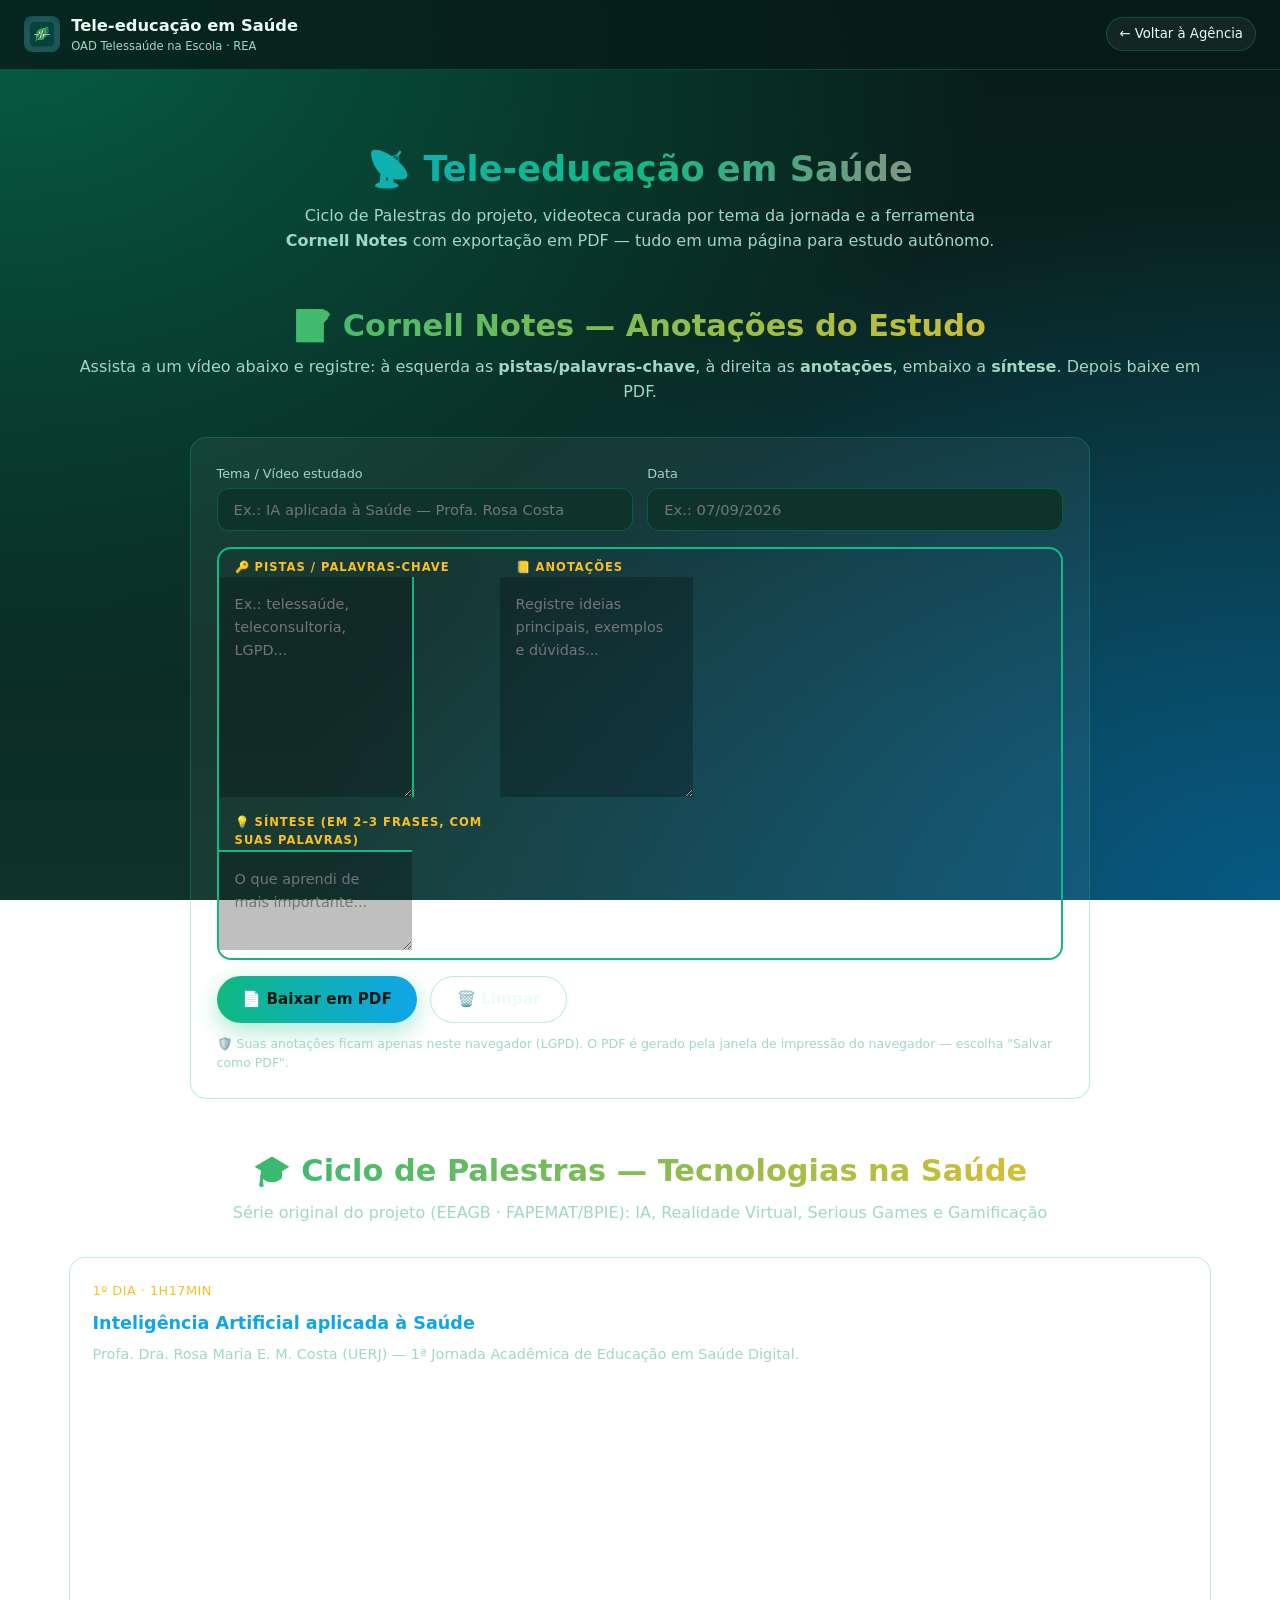
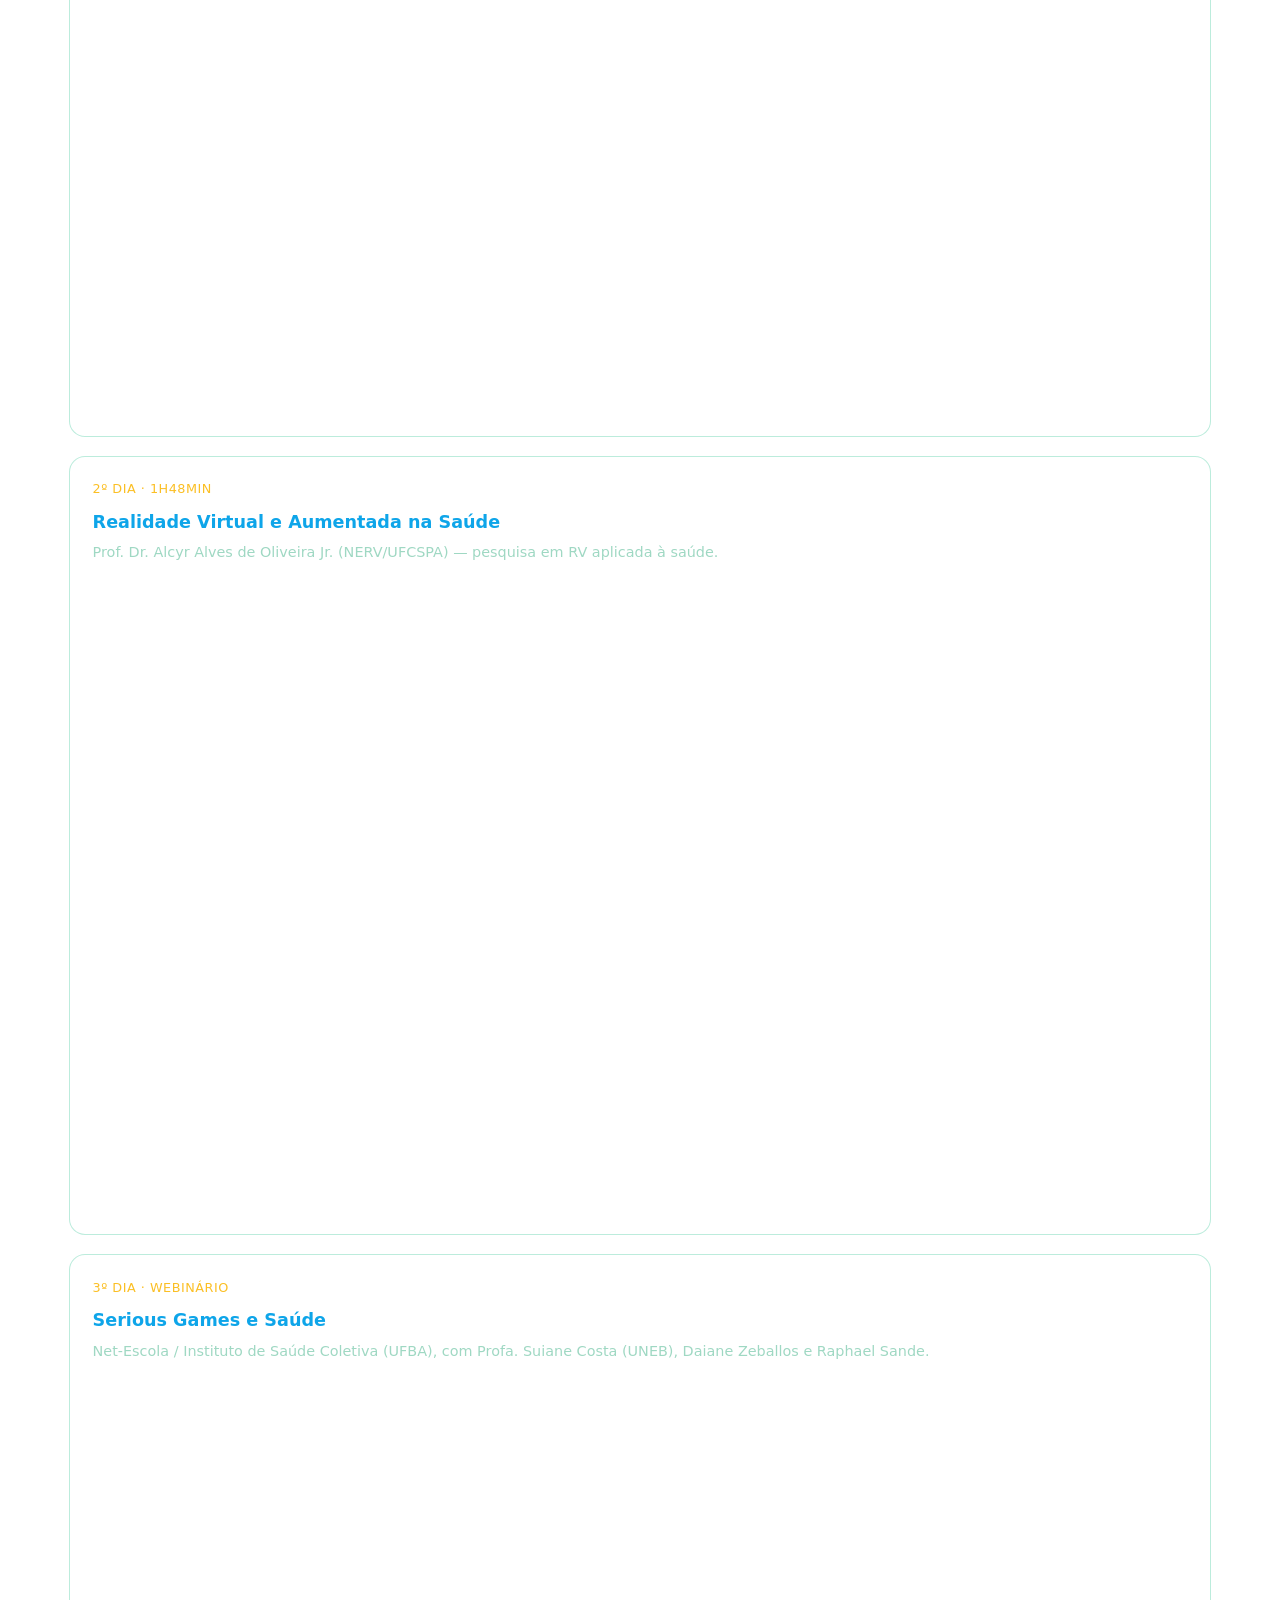
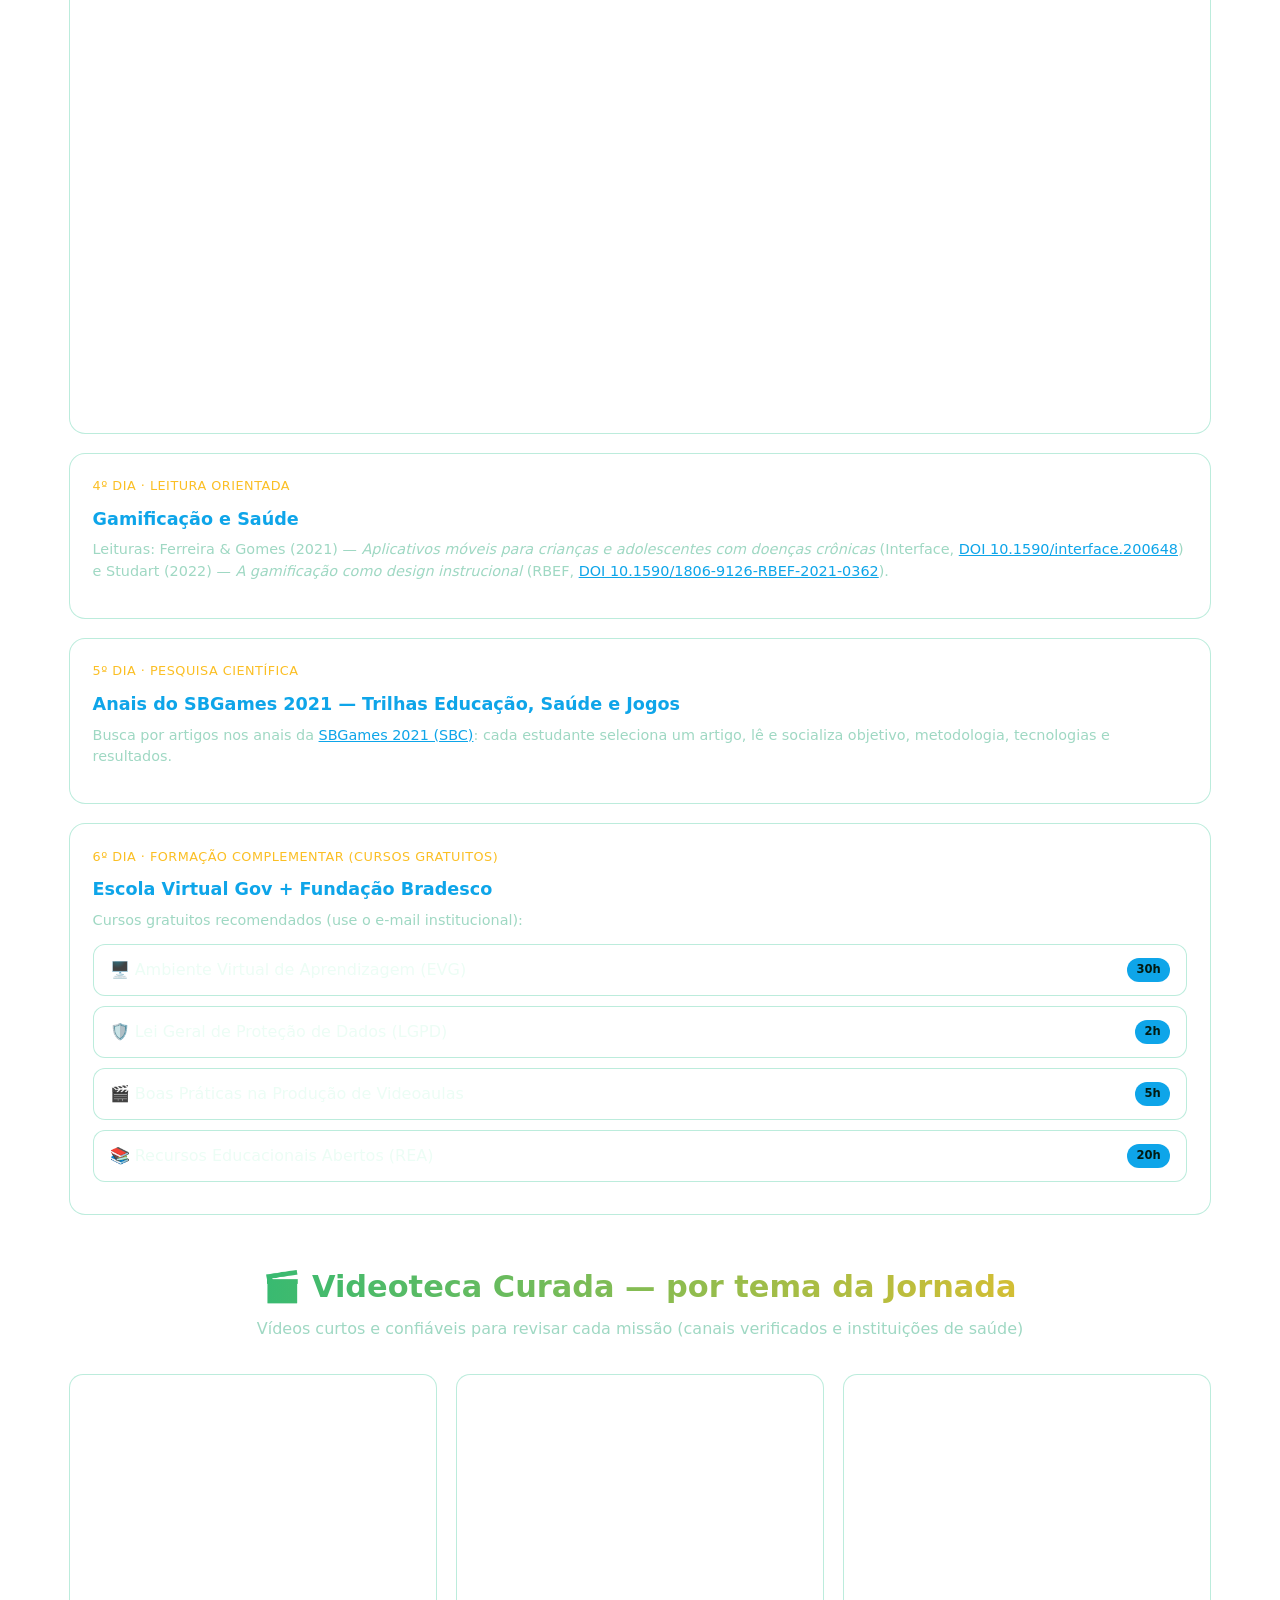
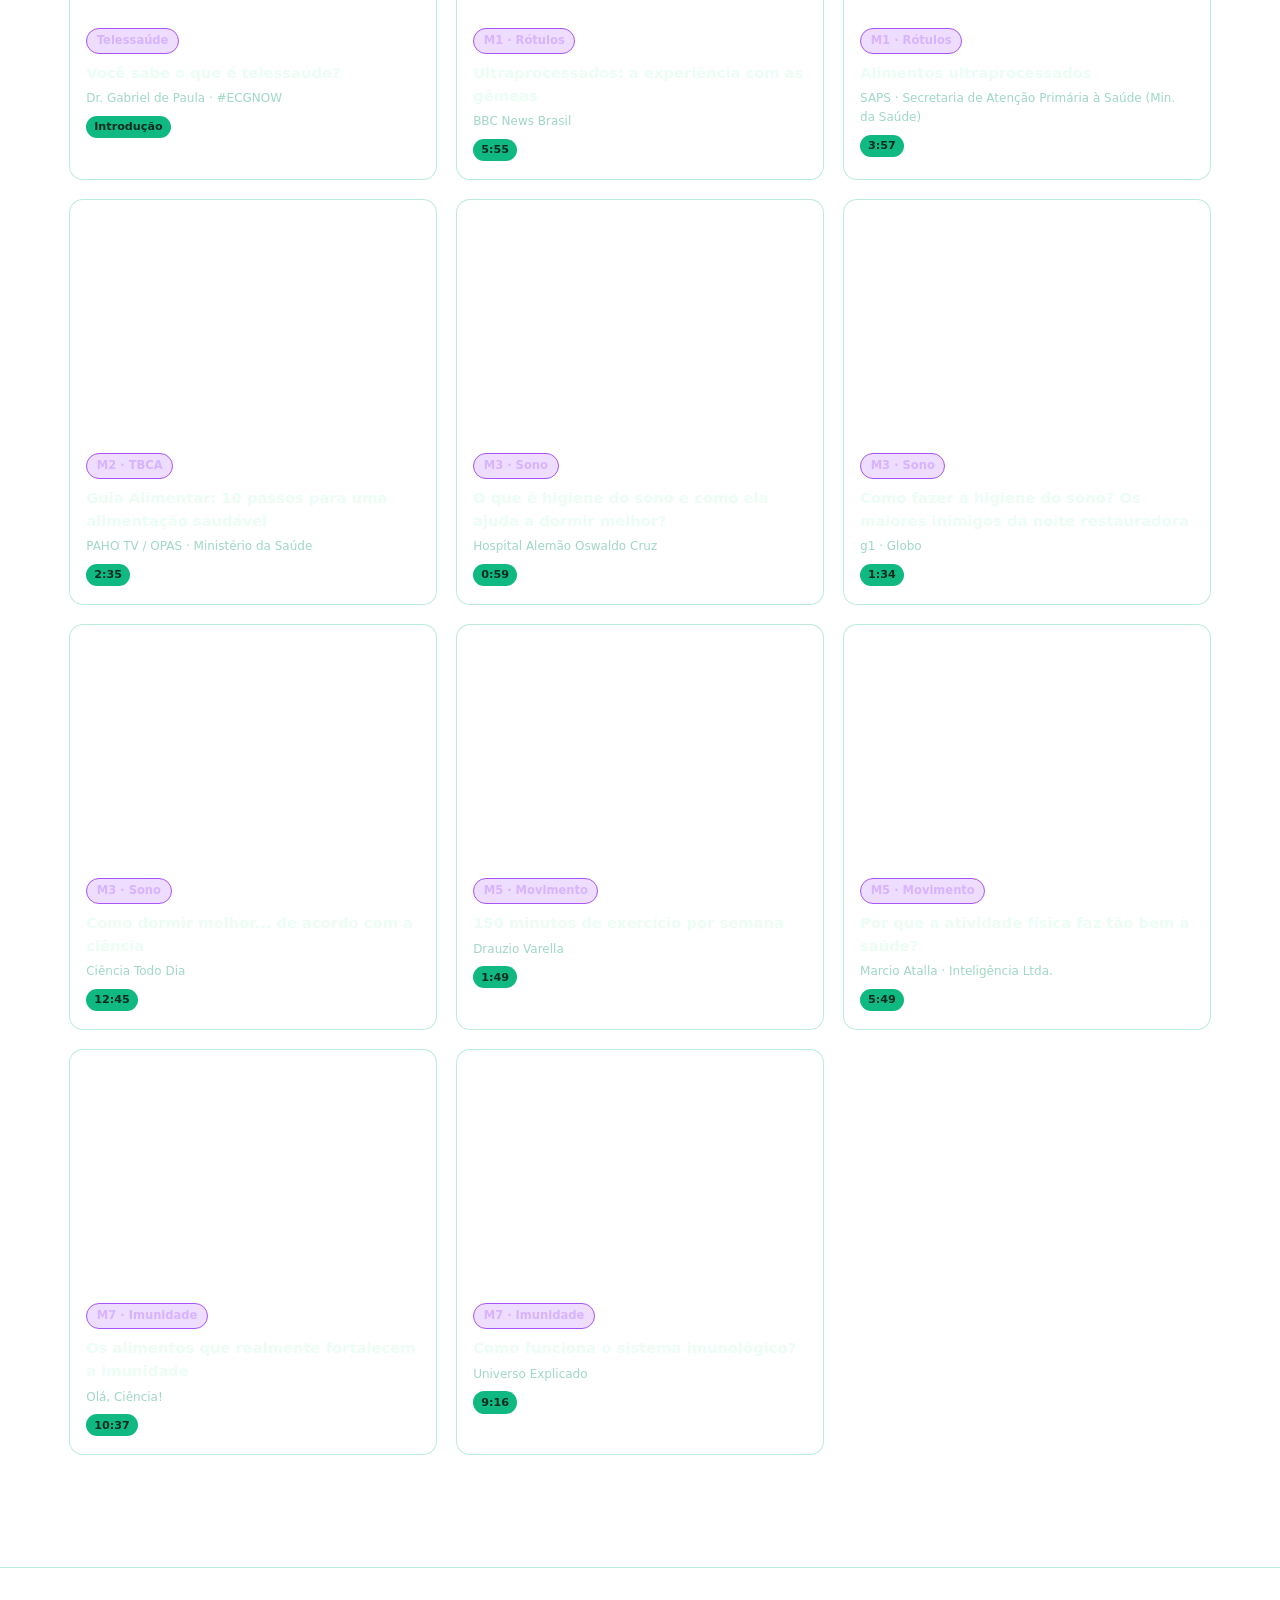
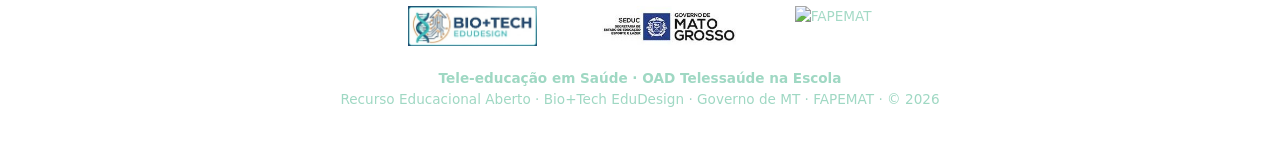
==== teleeducacao.html @ b4382d60 "Sprint 5: camada de tele-educação e outros ajustes." ====
<!DOCTYPE html>
<html lang="pt-BR">
<head>
<meta charset="UTF-8">
<meta name="viewport" content="width=device-width, initial-scale=1">
<title>Tele-educação em Saúde · OAD Telessaúde na Escola</title>
<meta name="description" content="Página de tele-educação do OAD Telessaúde na Escola: ciclo de palestras, videoteca curada e Cornell Notes com exportação em PDF.">
<link rel="icon" type="image/png" href="assets/favicon.png">
<link rel="stylesheet" href="css/style.css">
<style>
  .tele-hero{text-align:center;padding:2.5rem 1rem 1.5rem}
  .tele-hero h1{font-size:2.2rem;background:linear-gradient(90deg,var(--tele),var(--primary),var(--coral));-webkit-background-clip:text;background-clip:text;color:transparent;margin-bottom:.5rem}
  .day-card{background:var(--card);border:1px solid var(--border);border-radius:var(--radius);padding:1.4rem;margin-bottom:1.2rem}
  .day-card h3{color:var(--tele);margin-bottom:.4rem;font-size:1.1rem}
  .day-card .meta{font-size:.8rem;color:var(--gold);margin-bottom:.6rem;text-transform:uppercase;letter-spacing:.5px}
  .day-card p{color:var(--text-muted);font-size:.9rem;margin-bottom:.8rem;line-height:1.5}
  .video-wrap{position:relative;padding-bottom:56.25%;height:0;overflow:hidden;border-radius:12px}
  .video-wrap iframe{position:absolute;top:0;left:0;width:100%;height:100%;border:0}
  .vid-grid{display:grid;grid-template-columns:repeat(auto-fit,minmax(300px,1fr));gap:1.2rem}
  .vid-card{background:var(--card);border:1px solid var(--border);border-radius:14px;overflow:hidden}
  .vid-card .vid-body{padding:.9rem 1rem 1.1rem}
  .vid-card h4{font-size:.92rem;margin-bottom:.3rem;color:var(--text)}
  .vid-card .src{font-size:.75rem;color:var(--text-muted)}
  .vid-card .dur{display:inline-block;background:var(--primary);color:#022c1e;font-size:.7rem;font-weight:800;padding:.15rem .5rem;border-radius:99px;margin-top:.5rem}
  .theme-tag{display:inline-block;background:rgba(168,85,247,.2);border:1px solid var(--purple);color:#d8b4fe;font-size:.72rem;font-weight:700;padding:.2rem .6rem;border-radius:99px;margin-bottom:.5rem}

  /* Cornell Notes */
  .cornell{display:grid;grid-template-columns:1fr 2fr;gap:0;border:2px solid var(--primary);border-radius:14px;overflow:hidden;margin:1rem 0}
  .cornell textarea{background:rgba(0,0,0,.25);border:0;color:var(--text);font-family:inherit;font-size:.9rem;padding:1rem;resize:vertical;min-height:220px;line-height:1.6}
  .cornell textarea:focus{outline:none;background:rgba(0,0,0,.35)}
  .cornell .cue{border-right:2px solid var(--primary)}
  .cornell .synth{grid-column:1/-1;border-top:2px solid var(--primary);min-height:100px}
  .cornell .lbl{display:block;font-size:.72rem;text-transform:uppercase;letter-spacing:1px;color:var(--gold);padding:.6rem 1rem 0;font-weight:800}
  @media(max-width:640px){.cornell{grid-template-columns:1fr}.cornell .cue{border-right:0;border-bottom:2px solid var(--primary)}}
  .course-link{display:flex;align-items:center;gap:.6rem;background:var(--card);border:1px solid var(--border);border-radius:12px;padding:.8rem 1rem;margin-bottom:.6rem;text-decoration:none;color:var(--text);transition:all .2s}
  .course-link:hover{border-color:var(--tele);background:var(--card-hover)}
  .course-link .ch{margin-left:auto;background:var(--tele);color:#031b12;font-size:.72rem;font-weight:800;padding:.2rem .6rem;border-radius:99px;white-space:nowrap}

  @media print{
    body{background:#fff!important;color:#000!important}
    .top-bar,.site-footer,.no-print,.toast-container{display:none!important}
    .screen{display:block!important;padding:0}
    .cornell{border-color:#000}
    .cornell textarea{color:#000;background:#fff;border:1px solid #999}
  }
</style>
</head>
<body>

<header class="top-bar no-print">
  <div class="brand">
    <img src="assets/favicon.png" alt="logo">
    <div>Tele-educação em Saúde<br><small>OAD Telessaúde na Escola · REA</small></div>
  </div>
  <div class="hud">
    <a class="chip" href="index.html" style="text-decoration:none;color:var(--text)">← Voltar à Agência</a>
  </div>
</header>

<main class="screen active">

  <div class="tele-hero no-print">
    <h1>📡 Tele-educação em Saúde</h1>
    <p style="color:var(--text-muted);max-width:720px;margin:0 auto">Ciclo de Palestras do projeto, videoteca curada por tema da jornada e a ferramenta <strong>Cornell Notes</strong> com exportação em PDF — tudo em uma página para estudo autônomo.</p>
  </div>

  <!-- CORNELL NOTES -->
  <div class="section-title" style="margin-top:1.5rem">
    <h2>📝 Cornell Notes — Anotações do Estudo</h2>
    <p>Assista a um vídeo abaixo e registre: à esquerda as <strong>pistas/palavras-chave</strong>, à direita as <strong>anotações</strong>, embaixo a <strong>síntese</strong>. Depois baixe em PDF.</p>
  </div>
  <div class="id-panel" style="max-width:900px">
    <div class="id-grid" style="margin-bottom:.8rem">
      <div><label>Tema / Vídeo estudado</label><input type="text" id="cnTitle" placeholder="Ex.: IA aplicada à Saúde — Profa. Rosa Costa"></div>
      <div><label>Data</label><input type="text" id="cnDate" placeholder="Ex.: 07/09/2026"></div>
    </div>
    <div class="cornell">
      <div><span class="lbl">🔑 Pistas / Palavras-chave</span><textarea class="cue" id="cnCue" placeholder="Ex.: telessaúde, teleconsultoria, LGPD..."></textarea></div>
      <div><span class="lbl">📒 Anotações</span><textarea id="cnNotes" placeholder="Registre ideias principais, exemplos e dúvidas..."></textarea></div>
      <div><span class="lbl">💡 Síntese (em 2–3 frases, com suas palavras)</span><textarea class="synth" id="cnSynth" placeholder="O que aprendi de mais importante..."></textarea></div>
    </div>
    <div style="display:flex;gap:.8rem;flex-wrap:wrap;margin-top:1rem" class="no-print">
      <button class="btn btn-primary" onclick="downloadCornellPDF()">📄 Baixar em PDF</button>
      <button class="btn btn-ghost" onclick="clearCornell()">🗑️ Limpar</button>
    </div>
    <p style="font-size:.78rem;color:var(--text-muted);margin-top:.7rem" class="no-print">🛡️ Suas anotações ficam apenas neste navegador (LGPD). O PDF é gerado pela janela de impressão do navegador — escolha "Salvar como PDF".</p>
  </div>

  <!-- CICLO DE PALESTRAS -->
  <div class="section-title" style="margin-top:3rem">
    <h2>🎓 Ciclo de Palestras — Tecnologias na Saúde</h2>
    <p>Série original do projeto (EEAGB · FAPEMAT/BPIE): IA, Realidade Virtual, Serious Games e Gamificação</p>
  </div>

  <div class="day-card">
    <div class="meta">1º Dia · 1h17min</div>
    <h3>Inteligência Artificial aplicada à Saúde</h3>
    <p>Profa. Dra. Rosa Maria E. M. Costa (UERJ) — 1ª Jornada Acadêmica de Educação em Saúde Digital.</p>
    <div class="video-wrap"><iframe src="https://www.youtube.com/embed/jUrWMthRF30" title="IA e Saúde" allowfullscreen></iframe></div>
  </div>

  <div class="day-card">
    <div class="meta">2º Dia · 1h48min</div>
    <h3>Realidade Virtual e Aumentada na Saúde</h3>
    <p>Prof. Dr. Alcyr Alves de Oliveira Jr. (NERV/UFCSPA) — pesquisa em RV aplicada à saúde.</p>
    <div class="video-wrap"><iframe src="https://www.youtube.com/embed/CbfSLWHJyI0" title="RV/RA e Saúde" allowfullscreen></iframe></div>
  </div>

  <div class="day-card">
    <div class="meta">3º Dia · Webinário</div>
    <h3>Serious Games e Saúde</h3>
    <p>Net-Escola / Instituto de Saúde Coletiva (UFBA), com Profa. Suiane Costa (UNEB), Daiane Zeballos e Raphael Sande.</p>
    <div class="video-wrap"><iframe src="https://www.youtube.com/embed/kZ-YSPAUHXM" title="Serious Games e Saúde" allowfullscreen></iframe></div>
  </div>

  <div class="day-card">
    <div class="meta">4º Dia · Leitura orientada</div>
    <h3>Gamificação e Saúde</h3>
    <p>Leituras: Ferreira &amp; Gomes (2021) — <em>Aplicativos móveis para crianças e adolescentes com doenças crônicas</em> (Interface, <a href="https://doi.org/10.1590/interface.200648" style="color:var(--tele)">DOI 10.1590/interface.200648</a>) e Studart (2022) — <em>A gamificação como design instrucional</em> (RBEF, <a href="https://doi.org/10.1590/1806-9126-RBEF-2021-0362" style="color:var(--tele)">DOI 10.1590/1806-9126-RBEF-2021-0362</a>).</p>
  </div>

  <div class="day-card">
    <div class="meta">5º Dia · Pesquisa científica</div>
    <h3>Anais do SBGames 2021 — Trilhas Educação, Saúde e Jogos</h3>
    <p>Busca por artigos nos anais da <a href="https://www.sbgames.org/sbgames2021/proceedings-sbgames-2021/" style="color:var(--tele)">SBGames 2021 (SBC)</a>: cada estudante seleciona um artigo, lê e socializa objetivo, metodologia, tecnologias e resultados.</p>
  </div>

  <div class="day-card">
    <div class="meta">6º Dia · Formação complementar (cursos gratuitos)</div>
    <h3>Escola Virtual Gov + Fundação Bradesco</h3>
    <p>Cursos gratuitos recomendados (use o e-mail institucional):</p>
    <a class="course-link" href="https://www.escolavirtual.gov.br/curso/418" target="_blank" rel="noopener">🖥️ Ambiente Virtual de Aprendizagem (EVG) <span class="ch">30h</span></a>
    <a class="course-link" href="https://www.ev.org.br/cursos/lei-geral-de-protecao-de-dados-lgpd" target="_blank" rel="noopener">🛡️ Lei Geral de Proteção de Dados (LGPD) <span class="ch">2h</span></a>
    <a class="course-link" href="https://www.ev.org.br/cursos/boas-praticas-na-producao-de-videoaulas" target="_blank" rel="noopener">🎬 Boas Práticas na Produção de Videoaulas <span class="ch">5h</span></a>
    <a class="course-link" href="https://www.ev.org.br/cursos/recursos-educacionais-abertos-rea" target="_blank" rel="noopener">📚 Recursos Educacionais Abertos (REA) <span class="ch">20h</span></a>
  </div>

  <!-- VIDEOTECA CURADA -->
  <div class="section-title" style="margin-top:3rem">
    <h2>🎬 Videoteca Curada — por tema da Jornada</h2>
    <p>Vídeos curtos e confiáveis para revisar cada missão (canais verificados e instituições de saúde)</p>
  </div>
  <div class="vid-grid">

    <div class="vid-card">
      <div class="video-wrap"><iframe src="https://www.youtube.com/embed/qKZHJNGVAfs" title="O que é telessaúde" allowfullscreen></iframe></div>
      <div class="vid-body"><span class="theme-tag">Telessaúde</span><h4>Você sabe o que é telessaúde?</h4><div class="src">Dr. Gabriel de Paula · #ECGNOW</div><span class="dur">Introdução</span></div>
    </div>

    <div class="vid-card">
      <div class="video-wrap"><iframe src="https://www.youtube.com/embed/ScLcGubVEO8" title="Ultraprocessados — estudo com gêmeas" allowfullscreen></iframe></div>
      <div class="vid-body"><span class="theme-tag">M1 · Rótulos</span><h4>Ultraprocessados: a experiência com as gêmeas</h4><div class="src">BBC News Brasil</div><span class="dur">5:55</span></div>
    </div>

    <div class="vid-card">
      <div class="video-wrap"><iframe src="https://www.youtube.com/embed/36F0fwY3VCk" title="Alimentos ultraprocessados" allowfullscreen></iframe></div>
      <div class="vid-body"><span class="theme-tag">M1 · Rótulos</span><h4>Alimentos ultraprocessados</h4><div class="src">SAPS · Secretaria de Atenção Primária à Saúde (Min. da Saúde)</div><span class="dur">3:57</span></div>
    </div>

    <div class="vid-card">
      <div class="video-wrap"><iframe src="https://www.youtube.com/embed/x5EwVBmVk8o" title="Guia Alimentar — 10 passos" allowfullscreen></iframe></div>
      <div class="vid-body"><span class="theme-tag">M2 · TBCA</span><h4>Guia Alimentar: 10 passos para uma alimentação saudável</h4><div class="src">PAHO TV / OPAS · Ministério da Saúde</div><span class="dur">2:35</span></div>
    </div>

    <div class="vid-card">
      <div class="video-wrap"><iframe src="https://www.youtube.com/embed/Bs_16H4swao" title="Higiene do sono" allowfullscreen></iframe></div>
      <div class="vid-body"><span class="theme-tag">M3 · Sono</span><h4>O que é higiene do sono e como ela ajuda a dormir melhor?</h4><div class="src">Hospital Alemão Oswaldo Cruz</div><span class="dur">0:59</span></div>
    </div>

    <div class="vid-card">
      <div class="video-wrap"><iframe src="https://www.youtube.com/embed/0Gw-mT5ymn8" title="Higiene do sono — g1" allowfullscreen></iframe></div>
      <div class="vid-body"><span class="theme-tag">M3 · Sono</span><h4>Como fazer a higiene do sono? Os maiores inimigos da noite restauradora</h4><div class="src">g1 · Globo</div><span class="dur">1:34</span></div>
    </div>

    <div class="vid-card">
      <div class="video-wrap"><iframe src="https://www.youtube.com/embed/xSYkc9J8UjU" title="Como dormir melhor" allowfullscreen></iframe></div>
      <div class="vid-body"><span class="theme-tag">M3 · Sono</span><h4>Como dormir melhor... de acordo com a ciência</h4><div class="src">Ciência Todo Dia</div><span class="dur">12:45</span></div>
    </div>

    <div class="vid-card">
      <div class="video-wrap"><iframe src="https://www.youtube.com/embed/alZZ2PQ0SL8" title="150 minutos de exercício" allowfullscreen></iframe></div>
      <div class="vid-body"><span class="theme-tag">M5 · Movimento</span><h4>150 minutos de exercício por semana</h4><div class="src">Drauzio Varella</div><span class="dur">1:49</span></div>
    </div>

    <div class="vid-card">
      <div class="video-wrap"><iframe src="https://www.youtube.com/embed/98aKpjFwd4s" title="Atividade física — Marcio Atalla" allowfullscreen></iframe></div>
      <div class="vid-body"><span class="theme-tag">M5 · Movimento</span><h4>Por que a atividade física faz tão bem à saúde?</h4><div class="src">Marcio Atalla · Inteligência Ltda.</div><span class="dur">5:49</span></div>
    </div>

    <div class="vid-card">
      <div class="video-wrap"><iframe src="https://www.youtube.com/embed/h36Z4chBXT4" title="Alimentos e imunidade" allowfullscreen></iframe></div>
      <div class="vid-body"><span class="theme-tag">M7 · Imunidade</span><h4>Os alimentos que realmente fortalecem a imunidade</h4><div class="src">Olá, Ciência!</div><span class="dur">10:37</span></div>
    </div>

    <div class="vid-card">
      <div class="video-wrap"><iframe src="https://www.youtube.com/embed/pA-99WNabfw" title="Sistema imunológico" allowfullscreen></iframe></div>
      <div class="vid-body"><span class="theme-tag">M7 · Imunidade</span><h4>Como funciona o sistema imunológico?</h4><div class="src">Universo Explicado</div><span class="dur">9:16</span></div>
    </div>

  </div>

</main>

<footer class="site-footer no-print">
  <div class="logos">
    <img src="assets/logos/biotech_edudesign.png" alt="Bio+Tech EduDesign">
    <img src="assets/logos/gov_mato_grosso.png" alt="Governo do Estado de Mato Grosso">
    <img src="assets/logos/fapemat.svg" alt="FAPEMAT">
  </div>
  <p><strong>Tele-educação em Saúde · OAD Telessaúde na Escola</strong></p>
  <p>Recurso Educacional Aberto · Bio+Tech EduDesign · Governo de MT · FAPEMAT · © 2026</p>
</footer>

<script>
// ===== Cornell Notes: persistência local (LGPD) + exportação PDF =====
const CN_KEY='oad_cornell_notes_v1';
['cnTitle','cnDate','cnCue','cnNotes','cnSynth'].forEach(id=>{
  const el=document.getElementById(id);
  try{const saved=JSON.parse(localStorage.getItem(CN_KEY)||'{}'); if(saved[id]) el.value=saved[id];}catch(e){}
  el.addEventListener('input',()=>{
    try{
      const data=JSON.parse(localStorage.getItem(CN_KEY)||'{}');
      data[id]=el.value;
      localStorage.setItem(CN_KEY,JSON.stringify(data));
    }catch(e){}
  });
});
function clearCornell(){
  if(!confirm('Apagar todas as anotações desta sessão?'))return;
  ['cnTitle','cnDate','cnCue','cnNotes','cnSynth'].forEach(id=>document.getElementById(id).value='');
  localStorage.removeItem(CN_KEY);
}
function downloadCornellPDF(){
  // Gera uma janela de impressão formatada (Salvar como PDF)
  const v=id=>document.getElementById(id).value||'—';
  const esc=s=>s.replace(/&/g,'&amp;').replace(/</g,'&lt;').replace(/>/g,'&gt;').replace(/\n/g,'<br>');
  const w=window.open('','_blank');
  w.document.write(`<!DOCTYPE html><html lang="pt-BR"><head><meta charset="UTF-8"><title>Cornell Notes — ${esc(v('cnTitle'))}</title>
  <style>
    body{font-family:Arial,sans-serif;color:#111;max-width:800px;margin:2rem auto;padding:0 1rem}
    h1{font-size:1.3rem;border-bottom:3px solid #10b981;padding-bottom:.5rem}
    .meta{color:#555;font-size:.85rem;margin-bottom:1.2rem}
    .grid{display:grid;grid-template-columns:1fr 2fr;gap:0;border:2px solid #10b981}
    .box{padding:1rem;min-height:150px;font-size:.9rem;line-height:1.6}
    .cue{border-right:2px solid #10b981;background:#f0fdf9}
    .synth{grid-column:1/-1;border-top:2px solid #10b981;background:#fffbeb;min-height:80px}
    .lbl{display:block;font-size:.7rem;text-transform:uppercase;letter-spacing:1px;color:#047857;font-weight:800;margin-bottom:.4rem}
    footer{margin-top:2rem;font-size:.75rem;color:#777;text-align:center}
  </style></head><body>
  <h1>📝 Cornell Notes — ${esc(v('cnTitle'))}</h1>
  <div class="meta">OAD Telessaúde na Escola · Tele-educação em Saúde · Data: ${esc(v('cnDate'))}</div>
  <div class="grid">
    <div class="box cue"><span class="lbl">🔑 Pistas / Palavras-chave</span>${esc(v('cnCue'))}</div>
    <div class="box"><span class="lbl">📒 Anotações</span>${esc(v('cnNotes'))}</div>
    <div class="box synth"><span class="lbl">💡 Síntese</span>${esc(v('cnSynth'))}</div>
  </div>
  <footer>Recurso Educacional Aberto · Bio+Tech EduDesign · Governo de MT · FAPEMAT — gerado localmente (LGPD)</footer>
  <script>window.onload=function(){window.print()}<\/script>
  </body></html>`);
  w.document.close();
}
</script>
</body>
</html>
---- css/style.css ----
/* =====================================================
   OAD Telessaúde na Escola — Agência Telessaúde:
   Jornada do Equilíbrio Bio-Sócio-Emocional
   Bio+Tech EduDesign © 2026 · REA aberto
   Paleta: Verde-saúde + Azul-telessaúde + Coral-vitalidade
   ===================================================== */

:root{
  --bg-0:#071c18;
  --bg-1:#0a2822;
  --bg-2:#0d332b;
  --primary:#10b981;
  --primary-dark:#059669;
  --tele:#0ea5e9;
  --tele-dark:#0369a1;
  --coral:#fb7185;
  --coral-dark:#e11d48;
  --gold:#fbbf24;
  --purple:#a855f7;
  --danger:#ef4444;
  --success:#10b981;
  --text:#ecfdf5;
  --text-muted:#9fd8c3;
  --border:rgba(16,185,129,.28);
  --card:rgba(255,255,255,.05);
  --card-hover:rgba(255,255,255,.09);
  --shadow:0 10px 40px rgba(0,0,0,.45);
  --radius:16px;
  --font:'Inter','Segoe UI',system-ui,sans-serif;
}

*{box-sizing:border-box;margin:0;padding:0}
html,body{height:100%}
body{
  font-family:var(--font);color:var(--text);min-height:100vh;
  background:
    radial-gradient(ellipse at top left,#065f46 0%,transparent 55%),
    radial-gradient(ellipse at bottom right,#075985 0%,transparent 55%),
    linear-gradient(180deg,var(--bg-0),var(--bg-1) 60%,var(--bg-2));
  background-attachment:fixed;line-height:1.55;overflow-x:hidden;
}

/* HEADER / HUD — Vitalidade Tripla */
.top-bar{position:sticky;top:0;z-index:50;backdrop-filter:blur(14px);
  background:rgba(7,28,24,.82);border-bottom:1px solid var(--border);
  padding:.8rem 1.5rem;display:flex;align-items:center;gap:1rem;flex-wrap:wrap}
.brand{display:flex;align-items:center;gap:.7rem;font-weight:700;font-size:1.02rem}
.brand img{width:36px;height:36px;border-radius:8px}
.brand small{display:block;font-weight:500;color:var(--text-muted);font-size:.72rem}
.hud{display:flex;align-items:center;gap:.8rem;margin-left:auto;flex-wrap:wrap}
.hud .chip{background:var(--card);border:1px solid var(--border);padding:.35rem .75rem;
  border-radius:99px;font-size:.83rem;display:flex;align-items:center;gap:.4rem}
.hud .avatar-mini{width:32px;height:32px;border-radius:50%;object-fit:cover;border:2px solid var(--primary)}

.vitality{display:flex;gap:.7rem;flex-wrap:wrap}
.vit{min-width:130px}
.vit .vit-label{font-size:.68rem;text-transform:uppercase;letter-spacing:1px;color:var(--text-muted);
  display:flex;justify-content:space-between;margin-bottom:2px}
.vit .bar{height:7px;background:rgba(255,255,255,.1);border-radius:99px;overflow:hidden}
.vit .bar>div{height:100%;width:0%;transition:width .6s ease;border-radius:99px}
.vit.en .bar>div{background:linear-gradient(90deg,var(--primary),#34d399)}
.vit.fn .bar>div{background:linear-gradient(90deg,var(--tele),#38bdf8)}
.vit.vf .bar>div{background:linear-gradient(90deg,var(--coral),#fda4af)}

.progress-bar{height:8px;background:rgba(255,255,255,.08);border-radius:99px;overflow:hidden;flex:1;min-width:160px}
.progress-bar>div{height:100%;background:linear-gradient(90deg,var(--primary),var(--tele),var(--coral));transition:width .6s ease;width:0%}

/* SCREENS */
.screen{display:none;padding:2rem 1.2rem 4rem;max-width:1180px;margin:0 auto;animation:fade .5s ease}
.screen.active{display:block}
@keyframes fade{from{opacity:0;transform:translateY(10px)}to{opacity:1;transform:none}}

/* HERO */
.hero{display:grid;grid-template-columns:1fr 1fr;gap:2rem;align-items:center;padding:2rem 1rem}
.hero-img{width:100%;border-radius:var(--radius);box-shadow:var(--shadow)}
.hero h1{font-size:2.5rem;line-height:1.12;margin-bottom:.8rem}
.hero h1 span{background:linear-gradient(90deg,var(--primary),var(--tele),var(--coral));
  -webkit-background-clip:text;background-clip:text;color:transparent}
.hero p{color:var(--text-muted);font-size:1.05rem;margin-bottom:1.5rem}
.hero .tags{display:flex;flex-wrap:wrap;gap:.5rem;margin-bottom:1.5rem}
.hero .tags span{background:var(--card);border:1px solid var(--border);padding:.3rem .7rem;
  border-radius:99px;font-size:.8rem;color:var(--text-muted)}
@media(max-width:820px){.hero{grid-template-columns:1fr}.hero h1{font-size:1.9rem}}

/* BUTTONS */
.btn{cursor:pointer;border:0;font-family:inherit;font-weight:600;padding:.85rem 1.6rem;
  border-radius:99px;font-size:.95rem;display:inline-flex;align-items:center;gap:.5rem;
  transition:all .2s ease;text-decoration:none;color:inherit}
.btn-primary{background:linear-gradient(90deg,var(--primary),var(--tele));color:#031b12;
  box-shadow:0 8px 25px rgba(16,185,129,.35)}
.btn-primary:hover{transform:translateY(-2px);box-shadow:0 12px 30px rgba(16,185,129,.5)}
.btn-ghost{background:var(--card);border:1px solid var(--border);color:var(--text)}
.btn-ghost:hover{background:var(--card-hover)}
.btn-gold{background:linear-gradient(90deg,var(--gold),#fde047);color:#3a2a00}
.btn-coral{background:linear-gradient(90deg,var(--coral),#fda4af);color:#450a0f}
.btn:disabled{opacity:.5;cursor:not-allowed;transform:none!important}

/* SECTION TITLES */
.section-title{text-align:center;margin-bottom:2rem}
.section-title h2{font-size:1.9rem;margin-bottom:.4rem;
  background:linear-gradient(90deg,var(--primary),var(--gold));
  -webkit-background-clip:text;background-clip:text;color:transparent}
.section-title p{color:var(--text-muted)}

/* IDENTIFICATION PANEL (OAD/REA — escola em aberto) */
.id-panel{background:var(--card);border:1px solid var(--border);border-radius:var(--radius);
  padding:1.6rem;max-width:720px;margin:0 auto}
.id-panel h3{color:var(--gold);margin-bottom:1rem;font-size:1.1rem;text-align:center}
.id-grid{display:grid;grid-template-columns:1fr 1fr;gap:.9rem}
.id-grid .full{grid-column:1/-1}
.id-grid label{display:block;font-size:.8rem;color:var(--text-muted);margin-bottom:.3rem}
.id-grid input,.id-grid select{width:100%;background:var(--bg-2);border:1px solid var(--border);
  color:var(--text);padding:.75rem 1rem;border-radius:12px;font-family:inherit;font-size:.92rem}
.id-grid input:focus,.id-grid select:focus{outline:2px solid var(--primary);border-color:var(--primary)}
@media(max-width:640px){.id-grid{grid-template-columns:1fr}}

.tcle{margin-top:1rem;background:rgba(14,165,233,.08);border:1px dashed var(--tele);
  border-radius:12px;padding:.9rem 1.1rem;font-size:.85rem;color:var(--text-muted)}
.tcle strong{color:var(--tele)}
.tcle label{display:flex;gap:.6rem;align-items:flex-start;cursor:pointer;margin-top:.5rem}
.tcle input{margin-top:3px}

/* MENTOR CARDS */
.mentor-grid{display:grid;grid-template-columns:repeat(auto-fit,minmax(210px,1fr));gap:1.2rem;margin-bottom:2rem}
.mentor-card{background:var(--card);border:1px solid var(--border);border-radius:var(--radius);
  padding:1.4rem 1rem;text-align:center;cursor:pointer;transition:all .25s ease;position:relative;overflow:hidden}
.mentor-card::before{content:"";position:absolute;inset:0;
  background:linear-gradient(135deg,transparent 40%,rgba(16,185,129,.08) 100%);opacity:0;transition:opacity .3s}
.mentor-card:hover{transform:translateY(-6px);border-color:var(--primary);box-shadow:0 15px 40px rgba(16,185,129,.25)}
.mentor-card:hover::before{opacity:1}
.mentor-card.selected{border-color:var(--gold);box-shadow:0 0 0 3px rgba(251,191,36,.25)}
.mentor-card img{width:116px;height:116px;border-radius:50%;object-fit:cover;border:3px solid var(--primary);margin-bottom:.9rem}
.mentor-card h3{font-size:1rem;margin-bottom:.25rem}
.mentor-card .role{font-size:.74rem;color:var(--gold);text-transform:uppercase;letter-spacing:1px;margin-bottom:.6rem}
.mentor-card .bio{font-size:.82rem;color:var(--text-muted);line-height:1.4}

/* TRAIL */
.trail{display:grid;grid-template-columns:repeat(auto-fit,minmax(240px,1fr));gap:1.3rem;margin-top:1.5rem}
.mission-card{background:var(--card);border:1px solid var(--border);border-radius:var(--radius);
  padding:1.5rem;position:relative;overflow:hidden;transition:all .25s ease}
.mission-card.locked{opacity:.55;filter:grayscale(.4)}
.mission-card.completed{border-color:var(--gold)}
.mission-card::after{content:"";position:absolute;top:0;left:0;right:0;height:4px;
  background:linear-gradient(90deg,var(--primary),var(--tele))}
.mission-card.completed::after{background:linear-gradient(90deg,var(--gold),#fde047)}
.mission-card .badge-img{width:88px;height:88px;object-fit:contain;margin:0 auto .8rem;display:block;
  filter:drop-shadow(0 6px 12px rgba(0,0,0,.35))}
.mission-card h3{font-size:1.03rem;margin-bottom:.4rem;text-align:center}
.mission-card .region{font-size:.72rem;color:var(--tele);text-transform:uppercase;letter-spacing:1px;text-align:center;margin-bottom:.7rem}
.mission-card .desc{font-size:.84rem;color:var(--text-muted);text-align:center;margin-bottom:1rem;min-height:58px}
.mission-card .meta{display:flex;justify-content:space-between;font-size:.75rem;color:var(--text-muted);margin-bottom:.8rem}
.mission-card .status{position:absolute;top:.8rem;right:.8rem;font-size:1.4rem}

/* MISSION SCREEN */
.mission-header{display:flex;align-items:center;gap:1rem;padding:1.2rem;background:var(--card);
  border:1px solid var(--border);border-radius:var(--radius);margin-bottom:1.5rem}
.mission-header img{width:70px;height:70px;object-fit:contain}
.mission-header h2{font-size:1.3rem;margin-bottom:.2rem}
.mission-header .subtitle{font-size:.85rem;color:var(--text-muted)}
.q-indicator{margin-left:auto;background:var(--gold);color:#3a2a00;padding:.4rem .9rem;border-radius:99px;font-weight:700;font-size:.85rem}

.mentor-box{display:flex;gap:1rem;background:linear-gradient(135deg,rgba(16,185,129,.12),rgba(14,165,233,.07));
  border:1px solid var(--border);border-radius:var(--radius);padding:1rem 1.2rem;margin-bottom:1.5rem;align-items:center}
.mentor-box img{width:56px;height:56px;border-radius:50%;object-fit:cover;border:2px solid var(--primary);flex-shrink:0}
.mentor-box p{font-size:.95rem;line-height:1.5}
.mentor-box p strong{color:var(--primary)}

.content-card{background:var(--card);border:1px solid var(--border);border-radius:var(--radius);
  padding:1.5rem;margin-bottom:1.5rem}
.content-card h3{color:var(--gold);margin-bottom:.8rem;font-size:1.1rem}
.content-card p{margin-bottom:.7rem}
.content-card ul{padding-left:1.4rem;margin-bottom:.7rem;color:var(--text-muted)}
.content-card li{margin-bottom:.35rem}
.formula{background:rgba(0,0,0,.35);border-left:4px solid var(--primary);padding:.9rem 1.2rem;
  border-radius:6px;font-family:'Courier New',monospace;color:#a7f3d0;margin:.8rem 0;overflow-x:auto}
.highlight{background:rgba(251,191,36,.15);padding:2px 6px;border-radius:4px;color:var(--gold);font-weight:600}

.cmp-table{width:100%;border-collapse:collapse;margin:1rem 0;font-size:.88rem}
.cmp-table th{background:rgba(16,185,129,.15);padding:.7rem .9rem;text-align:left;border:1px solid var(--border);color:var(--primary)}
.cmp-table td{padding:.65rem .9rem;border:1px solid var(--border);color:var(--text-muted)}
.cmp-table tr:hover td{background:var(--card-hover)}

/* QUESTIONS */
.question-card{background:linear-gradient(135deg,rgba(168,85,247,.08),rgba(14,165,233,.05));
  border:1px solid var(--purple);border-radius:var(--radius);padding:1.5rem;margin-bottom:1.2rem}
.question-card .q-tag{display:inline-block;background:var(--purple);color:#fff;padding:.25rem .7rem;
  border-radius:99px;font-size:.75rem;font-weight:700;margin-bottom:.8rem;letter-spacing:.5px}
.question-card .q-enunciado{font-size:.97rem;line-height:1.6;margin-bottom:1.2rem;white-space:pre-line}
.question-card .q-enunciado strong{color:var(--tele)}

.options{display:flex;flex-direction:column;gap:.6rem}
.option{background:var(--card);border:2px solid var(--border);border-radius:12px;padding:.9rem 1.1rem;
  cursor:pointer;transition:all .2s ease;display:flex;gap:.8rem;align-items:flex-start;font-size:.92rem;line-height:1.45}
.option:hover:not(.disabled){border-color:var(--primary);background:var(--card-hover)}
.option .letter{min-width:32px;height:32px;background:var(--bg-2);border:1px solid var(--border);
  border-radius:50%;display:flex;align-items:center;justify-content:center;font-weight:700;
  color:var(--text-muted);flex-shrink:0;font-size:.85rem}
.option.correct{border-color:var(--success);background:rgba(16,185,129,.15)}
.option.correct .letter{background:var(--success);color:#022c1e;border-color:var(--success)}
.option.wrong{border-color:var(--danger);background:rgba(239,68,68,.12)}
.option.wrong .letter{background:var(--danger);color:#fff;border-color:var(--danger)}
.option.disabled{cursor:not-allowed;opacity:.78}

.feedback{margin-top:1.2rem;padding:1.1rem 1.3rem;border-radius:12px;border-left:4px solid var(--success);
  background:rgba(16,185,129,.08);animation:fade .4s ease}
.feedback.wrong{border-left-color:var(--danger);background:rgba(239,68,68,.08)}
.feedback h4{margin-bottom:.5rem;color:var(--success);font-size:1rem}
.feedback.wrong h4{color:var(--danger)}
.feedback p{font-size:.9rem;line-height:1.55}
.feedback p+p{margin-top:.5rem}
.feedback .resolucao{background:rgba(0,0,0,.25);border-radius:8px;padding:.7rem .9rem;margin-top:.7rem;
  font-size:.88rem;color:var(--text-muted)}
.feedback .resolucao strong{color:var(--gold)}

.nav-footer{display:flex;justify-content:space-between;gap:1rem;margin-top:2rem;flex-wrap:wrap}

/* BADGES GALLERY */
.badges-gallery{display:flex;flex-wrap:wrap;gap:1rem;justify-content:center;margin-top:1.5rem}
.badge-item{width:110px;text-align:center;transition:all .3s ease}
.badge-item img{width:80px;height:80px;object-fit:contain;filter:grayscale(1) brightness(.4);transition:all .3s ease}
.badge-item.earned img{filter:none;animation:pulse-badge 2.5s ease-in-out infinite}
.badge-item .name{font-size:.75rem;color:var(--text-muted);margin-top:.4rem;line-height:1.2}
.badge-item.earned .name{color:var(--gold);font-weight:600}
@keyframes pulse-badge{0%,100%{transform:scale(1)}50%{transform:scale(1.06);filter:drop-shadow(0 0 12px rgba(251,191,36,.6))}}

/* CERTIFICATE */
.certificate{background:linear-gradient(135deg,rgba(251,191,36,.1),rgba(16,185,129,.08));
  border:2px solid var(--gold);border-radius:var(--radius);padding:2.5rem 2rem;text-align:center;margin-top:1rem}
.certificate h2{font-size:2rem;background:linear-gradient(90deg,var(--gold),var(--primary));
  -webkit-background-clip:text;background-clip:text;color:transparent;margin-bottom:.5rem}
.certificate .rank{font-size:2.6rem;font-weight:800;color:var(--gold);margin:1rem 0}
.certificate .stats{display:grid;grid-template-columns:repeat(auto-fit,minmax(140px,1fr));gap:1rem;margin:1.5rem 0}
.certificate .stat{background:var(--card);border:1px solid var(--border);border-radius:12px;padding:1rem}
.certificate .stat .num{font-size:1.8rem;font-weight:800;color:var(--primary)}
.certificate .stat .lbl{font-size:.8rem;color:var(--text-muted);text-transform:uppercase;letter-spacing:1px}

/* TOAST */
.toast-container{position:fixed;top:80px;right:20px;z-index:200;display:flex;flex-direction:column;gap:.6rem}
.toast{background:var(--bg-2);border:1px solid var(--primary);color:var(--text);padding:.8rem 1.1rem;
  border-radius:10px;font-size:.9rem;box-shadow:var(--shadow);animation:slideIn .3s ease;
  display:flex;align-items:center;gap:.5rem;max-width:320px}
.toast.error{border-color:var(--danger)}
.toast.gold{border-color:var(--gold);background:linear-gradient(135deg,var(--bg-2),rgba(251,191,36,.15))}
@keyframes slideIn{from{transform:translateX(400px);opacity:0}to{transform:none;opacity:1}}

/* CONFETTI */
.confetti{position:fixed;top:-20px;width:10px;height:14px;z-index:150;pointer-events:none;animation:fall 3s linear forwards}
@keyframes fall{to{transform:translateY(110vh) rotate(720deg);opacity:0}}

/* FOOTER */
.site-footer{padding:2rem 1rem 3rem;text-align:center;border-top:1px solid var(--border);
  margin-top:3rem;color:var(--text-muted);font-size:.85rem}
.site-footer .logos{display:flex;justify-content:center;align-items:center;gap:1.5rem;margin-bottom:1rem;flex-wrap:wrap}
.site-footer .logos img{height:52px;object-fit:contain;opacity:.94;background:rgba(255,255,255,.94);padding:6px 12px;border-radius:8px}
.site-footer a{color:var(--tele);text-decoration:none}
.site-footer a:hover{text-decoration:underline}

/* VIDEO */
.video-wrap{position:relative;padding-bottom:56.25%;height:0;overflow:hidden;border-radius:var(--radius);margin:1rem 0}
.video-wrap iframe{position:absolute;top:0;left:0;width:100%;height:100%;border:0}

@media(max-width:640px){
  .top-bar{padding:.7rem 1rem;gap:.6rem}
  .hud .chip{font-size:.75rem;padding:.3rem .6rem}
  .brand{font-size:.9rem}.brand img{width:30px;height:30px}
  .hero h1{font-size:1.7rem}
  .screen{padding:1.2rem .8rem 3rem}
  .mission-header{flex-direction:column;text-align:center}
  .q-indicator{margin-left:0}
  .certificate .rank{font-size:2rem}
  .vit{min-width:100px}
}

/* ==================== SPRINT 3 · INTERAÇÕES ==================== */
.simulator{background:var(--card);border:1px solid var(--border);border-radius:var(--radius);padding:1.4rem;margin:1rem 0}
.simulator h4{color:var(--gold);margin-bottom:.8rem}
.sim-grid{display:grid;grid-template-columns:repeat(auto-fit,minmax(180px,1fr));gap:1rem;margin-bottom:1rem}
.sim-grid label{display:block;font-size:.82rem;color:var(--text-muted);margin-bottom:.35rem}
.sim-grid select,.sim-grid input{width:100%;background:var(--bg-2);border:1px solid var(--border);color:var(--text);padding:.6rem .8rem;border-radius:10px;font-family:inherit;font-size:.92rem}
.sim-result{background:rgba(0,0,0,.3);padding:1rem 1.2rem;border-radius:10px;border-left:4px solid var(--primary);min-height:56px;font-size:.92rem;line-height:1.6}
.sim-result .big{font-size:1.4rem;font-weight:800;color:var(--gold)}
.sim-result strong{color:var(--primary)}

/* M1 — NOVA drag-and-drop */
.nova-tray{display:flex;flex-wrap:wrap;gap:.6rem;margin-bottom:1.2rem;padding:1rem;background:rgba(0,0,0,.25);border-radius:12px}
.nova-food{background:var(--bg-2);border:2px solid var(--border);border-radius:99px;padding:.5rem 1rem;font-size:.88rem;cursor:grab;user-select:none;transition:all .2s}
.nova-food:hover{border-color:var(--primary);transform:translateY(-2px)}
.nova-food.selected{border-color:var(--gold);box-shadow:0 0 0 3px rgba(251,191,36,.3);transform:scale(1.06)}
.nova-food.placed{cursor:default;animation:none}
.nova-zones{display:grid;grid-template-columns:repeat(auto-fit,minmax(230px,1fr));gap:.9rem;margin-bottom:1rem}
.nova-zone{border:2px dashed;border-radius:12px;padding:.8rem;min-height:130px;cursor:pointer;transition:background .2s}
.nova-zone:hover{background:var(--card-hover)}
.nova-zone-title{font-size:.8rem;font-weight:800;text-transform:uppercase;letter-spacing:.5px;margin-bottom:.6rem;text-align:center}
.nova-drop{display:flex;flex-wrap:wrap;gap:.4rem;min-height:40px}
@keyframes shake{0%,100%{transform:translateX(0)}25%{transform:translateX(-6px)}75%{transform:translateX(6px)}}

/* M2 — Prato */
.plate-row{display:grid;grid-template-columns:1fr 160px 60px;align-items:center;gap:.8rem;padding:.5rem 0;border-bottom:1px dashed var(--border)}
.plate-food{font-size:.9rem}
.plate-row input[type=range]{accent-color:var(--primary);width:100%}
.plate-grams{font-weight:700;color:var(--gold);text-align:right;font-size:.9rem}

/* M3 — Sono */
.sleep-item{display:flex;flex-direction:column;gap:.5rem;padding:.9rem 1rem;border:1px solid var(--border);border-radius:12px;margin-bottom:.7rem;background:rgba(0,0,0,.18)}
.sleep-item>span{font-size:.92rem}
.sleep-item.ok{border-color:var(--success);background:rgba(16,185,129,.1)}
.sleep-item.no{border-color:var(--danger);background:rgba(239,68,68,.08)}
.sleep-btns{display:flex;gap:.6rem}
.btn-mini{border:1px solid;border-radius:99px;padding:.35rem .9rem;font-size:.8rem;font-weight:700;cursor:pointer;font-family:inherit;transition:all .2s;background:transparent}
.btn-mini.ok{border-color:var(--success);color:var(--success)}
.btn-mini.no{border-color:var(--danger);color:var(--danger)}
.btn-mini:hover{transform:scale(1.05)}
.sleep-why{font-size:.85rem;color:var(--text-muted)}

/* M4 — Árvore de decisão */
.fome-stage{min-height:120px}
.fome-node{background:linear-gradient(135deg,rgba(168,85,247,.1),rgba(14,165,233,.05));border:1px solid var(--purple);border-radius:12px;padding:1.3rem;animation:fade .4s ease}
.fome-node p{font-size:1rem;line-height:1.6;margin-bottom:1rem}
.fome-options{display:flex;flex-direction:column;gap:.6rem}
.fome-options .btn{justify-content:flex-start;border-radius:12px}

/* ==================== SPRINT 4 · INTERAÇÕES M5–M8 ==================== */
/* M5 — Barra de meta OMS */
.oms-bar{height:14px;background:rgba(255,255,255,.08);border-radius:99px;overflow:hidden;margin-top:.8rem}
.oms-bar>div{height:100%;width:0%;transition:width .6s ease;border-radius:99px;background:linear-gradient(90deg,#ef4444,#fb7185)}

/* M6 — Teletriagem + Painel epidemiológico */
.triage-q{padding:.9rem 1rem;border:1px solid var(--border);border-radius:12px;margin-bottom:.7rem;background:rgba(0,0,0,.18)}
.triage-q p{font-size:.92rem;margin-bottom:.6rem}
.triage-opts{display:flex;flex-wrap:wrap;gap:.5rem}
.btn-mini.tri{border-color:var(--tele);color:var(--tele)}
.btn-mini.tri.chosen{background:var(--tele);color:#031b12;border-color:var(--tele)}
.btn-mini.tri:disabled:not(.chosen){opacity:.4}
.epi-row{display:grid;grid-template-columns:1fr;gap:.3rem;margin-bottom:.8rem}
.epi-label{font-size:.88rem}
.epi-bar{display:flex;align-items:center;gap:.6rem}
.epi-bar>div:first-child{height:16px;border-radius:99px;transition:width .8s ease}
.epi-bar{background:rgba(255,255,255,.06);border-radius:99px;height:16px;flex:1;position:relative}
.epi-bar span{font-size:.78rem;font-weight:700;color:var(--text);position:absolute;right:8px;top:50%;transform:translateY(-50%)}

/* M7 — Flashcards */
.flashcard{position:relative;width:100%;max-width:440px;height:240px;margin:0 auto;cursor:pointer;
  perspective:1000px;transition:transform .1s}
.flashcard .fc-face{position:absolute;inset:0;border-radius:16px;display:flex;align-items:center;justify-content:center;
  text-align:center;padding:1.5rem;backface-visibility:hidden;transition:transform .55s ease;
  font-size:1.05rem;line-height:1.5;box-shadow:var(--shadow)}
.fc-front{background:linear-gradient(135deg,#065f46,#0d332b);border:2px solid var(--primary);font-weight:800;font-size:1.4rem;color:var(--gold)}
.fc-back{background:linear-gradient(135deg,#0c4a6e,#082f3f);border:2px solid var(--tele);transform:rotateY(180deg);font-size:.92rem;color:var(--text)}
.flashcard.flipped .fc-front{transform:rotateY(-180deg)}
.flashcard.flipped .fc-back{transform:rotateY(0deg)}
.flashcard:hover{transform:scale(1.02)}
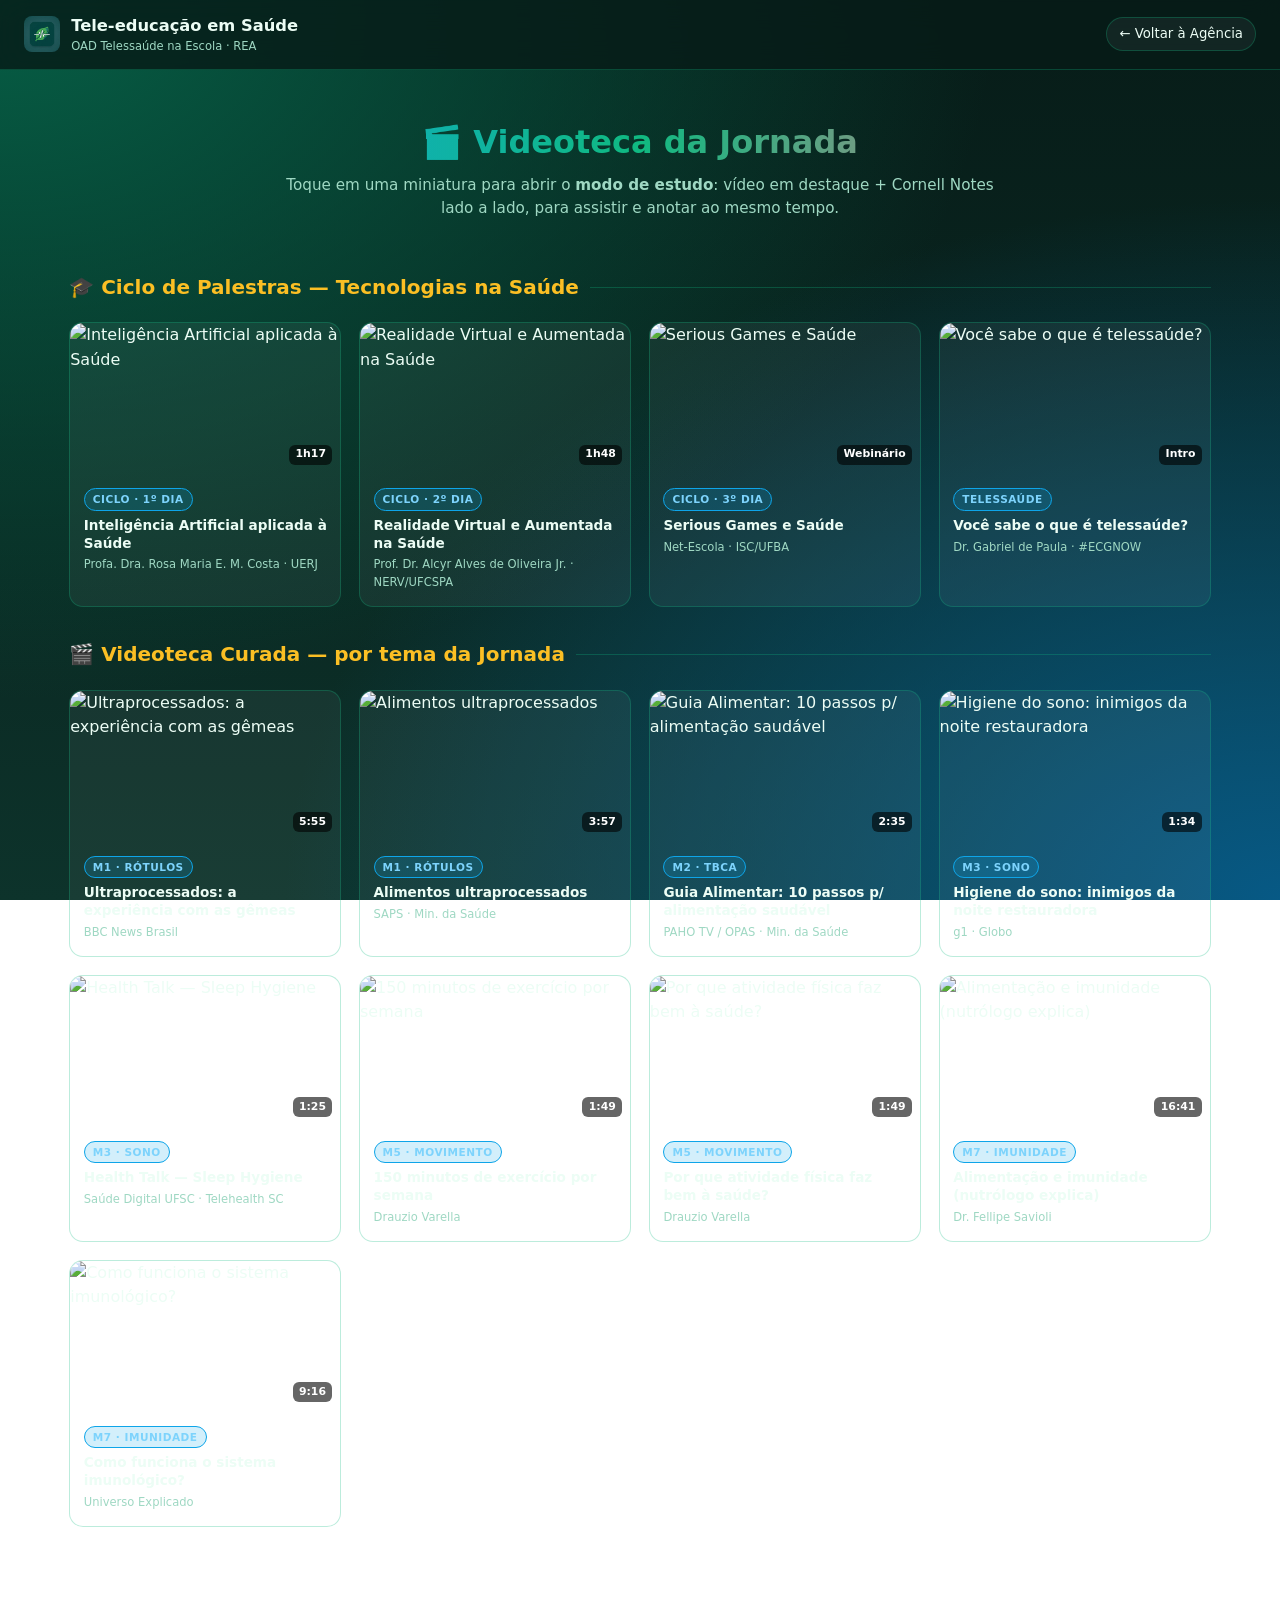
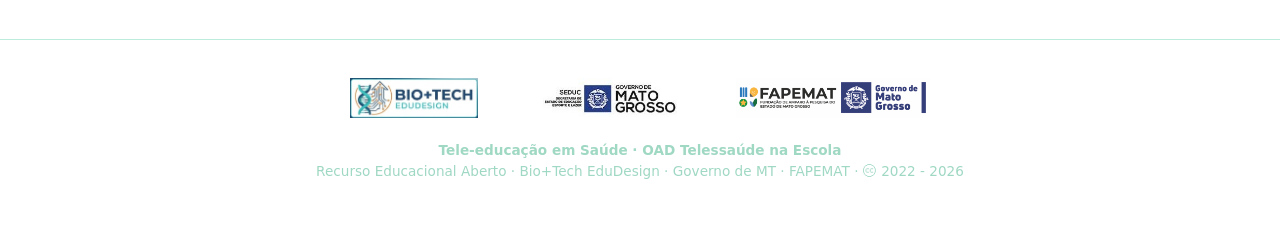
==== commit 52b5c69d: "Sprint 5: camada de tele-educação e outros ajustes." ====
--- a/teleeducacao.html
+++ b/teleeducacao.html
@@ -4,44 +4,64 @@
 <meta charset="UTF-8">
 <meta name="viewport" content="width=device-width, initial-scale=1">
 <title>Tele-educação em Saúde · OAD Telessaúde na Escola</title>
-<meta name="description" content="Página de tele-educação do OAD Telessaúde na Escola: ciclo de palestras, videoteca curada e Cornell Notes com exportação em PDF.">
+<meta name="description" content="Videoteca curada da jornada + Cornell Notes com exportação em PDF — assista e anote ao mesmo tempo.">
 <link rel="icon" type="image/png" href="assets/favicon.png">
 <link rel="stylesheet" href="css/style.css">
 <style>
-  .tele-hero{text-align:center;padding:2.5rem 1rem 1.5rem}
-  .tele-hero h1{font-size:2.2rem;background:linear-gradient(90deg,var(--tele),var(--primary),var(--coral));-webkit-background-clip:text;background-clip:text;color:transparent;margin-bottom:.5rem}
-  .day-card{background:var(--card);border:1px solid var(--border);border-radius:var(--radius);padding:1.4rem;margin-bottom:1.2rem}
-  .day-card h3{color:var(--tele);margin-bottom:.4rem;font-size:1.1rem}
-  .day-card .meta{font-size:.8rem;color:var(--gold);margin-bottom:.6rem;text-transform:uppercase;letter-spacing:.5px}
-  .day-card p{color:var(--text-muted);font-size:.9rem;margin-bottom:.8rem;line-height:1.5}
-  .video-wrap{position:relative;padding-bottom:56.25%;height:0;overflow:hidden;border-radius:12px}
-  .video-wrap iframe{position:absolute;top:0;left:0;width:100%;height:100%;border:0}
-  .vid-grid{display:grid;grid-template-columns:repeat(auto-fit,minmax(300px,1fr));gap:1.2rem}
-  .vid-card{background:var(--card);border:1px solid var(--border);border-radius:14px;overflow:hidden}
-  .vid-card .vid-body{padding:.9rem 1rem 1.1rem}
-  .vid-card h4{font-size:.92rem;margin-bottom:.3rem;color:var(--text)}
-  .vid-card .src{font-size:.75rem;color:var(--text-muted)}
-  .vid-card .dur{display:inline-block;background:var(--primary);color:#022c1e;font-size:.7rem;font-weight:800;padding:.15rem .5rem;border-radius:99px;margin-top:.5rem}
-  .theme-tag{display:inline-block;background:rgba(168,85,247,.2);border:1px solid var(--purple);color:#d8b4fe;font-size:.72rem;font-weight:700;padding:.2rem .6rem;border-radius:99px;margin-bottom:.5rem}
+  /* ==================== SPRINT 5 · NOVO LAYOUT ==================== */
+  .tele-hero{text-align:center;padding:2rem 1rem 1.2rem}
+  .tele-hero h1{font-size:2rem;background:linear-gradient(90deg,var(--tele),var(--primary),var(--coral));-webkit-background-clip:text;background-clip:text;color:transparent;margin-bottom:.4rem}
+  .tele-hero p{color:var(--text-muted);max-width:720px;margin:0 auto;font-size:.95rem}
+
+  /* TELA 1 — Galeria de miniaturas */
+  .gallery{display:grid;grid-template-columns:repeat(auto-fill,minmax(220px,1fr));gap:1.1rem;margin-top:1.2rem}
+  .thumb{background:var(--card);border:1px solid var(--border);border-radius:14px;overflow:hidden;cursor:pointer;transition:all .22s ease}
+  .thumb:hover{transform:translateY(-5px);border-color:var(--tele);box-shadow:0 14px 34px rgba(14,165,233,.25)}
+  .thumb img{width:100%;aspect-ratio:16/9;object-fit:cover;display:block}
+  .thumb .t-body{padding:.7rem .85rem .9rem}
+  .thumb .t-tag{display:inline-block;background:rgba(14,165,233,.18);border:1px solid var(--tele);color:#7dd3fc;font-size:.66rem;font-weight:800;padding:.12rem .5rem;border-radius:99px;margin-bottom:.4rem;text-transform:uppercase;letter-spacing:.5px}
+  .thumb h4{font-size:.85rem;line-height:1.3;margin-bottom:.25rem;color:var(--text)}
+  .thumb .t-src{font-size:.72rem;color:var(--text-muted)}
+  .thumb .t-dur{float:right;background:rgba(0,0,0,.6);color:#fff;font-size:.68rem;font-weight:700;padding:.1rem .4rem;border-radius:6px;margin-top:-1.9rem;margin-right:.5rem;position:relative}
+
+  .sec-h{display:flex;align-items:center;gap:.7rem;margin:2rem 0 1rem}
+  .sec-h h2{font-size:1.25rem;color:var(--gold);white-space:nowrap}
+  .sec-h::after{content:"";flex:1;height:1px;background:var(--border)}
+
+  /* TELA 2 — Player + Cornell lado a lado */
+  #viewPlayer{display:none}
+  .player-grid{display:grid;grid-template-columns:1.5fr 1fr;gap:1.4rem;align-items:start}
+  @media(max-width:900px){.player-grid{grid-template-columns:1fr}}
+  .player-video .video-wrap{border-radius:14px;box-shadow:var(--shadow)}
+  .player-video h2{font-size:1.2rem;margin:.9rem 0 .2rem;color:var(--text)}
+  .player-video .p-src{font-size:.82rem;color:var(--text-muted)}
+  .player-video .p-tag{display:inline-block;background:rgba(168,85,247,.2);border:1px solid var(--purple);color:#d8b4fe;font-size:.7rem;font-weight:700;padding:.18rem .6rem;border-radius:99px;margin-top:.5rem}
 
   /* Cornell Notes */
-  .cornell{display:grid;grid-template-columns:1fr 2fr;gap:0;border:2px solid var(--primary);border-radius:14px;overflow:hidden;margin:1rem 0}
-  .cornell textarea{background:rgba(0,0,0,.25);border:0;color:var(--text);font-family:inherit;font-size:.9rem;padding:1rem;resize:vertical;min-height:220px;line-height:1.6}
-  .cornell textarea:focus{outline:none;background:rgba(0,0,0,.35)}
-  .cornell .cue{border-right:2px solid var(--primary)}
-  .cornell .synth{grid-column:1/-1;border-top:2px solid var(--primary);min-height:100px}
-  .cornell .lbl{display:block;font-size:.72rem;text-transform:uppercase;letter-spacing:1px;color:var(--gold);padding:.6rem 1rem 0;font-weight:800}
-  @media(max-width:640px){.cornell{grid-template-columns:1fr}.cornell .cue{border-right:0;border-bottom:2px solid var(--primary)}}
-  .course-link{display:flex;align-items:center;gap:.6rem;background:var(--card);border:1px solid var(--border);border-radius:12px;padding:.8rem 1rem;margin-bottom:.6rem;text-decoration:none;color:var(--text);transition:all .2s}
-  .course-link:hover{border-color:var(--tele);background:var(--card-hover)}
-  .course-link .ch{margin-left:auto;background:var(--tele);color:#031b12;font-size:.72rem;font-weight:800;padding:.2rem .6rem;border-radius:99px;white-space:nowrap}
+  .cornell-box{background:var(--card);border:1px solid var(--border);border-radius:14px;padding:1.1rem}
+  .cornell-box h3{color:var(--gold);font-size:1rem;margin-bottom:.6rem}
+  .cornell-box label{display:block;font-size:.72rem;text-transform:uppercase;letter-spacing:1px;color:var(--text-muted);margin:.6rem 0 .2rem}
+  .cornell-box input,.cornell-box textarea{width:100%;background:rgba(0,0,0,.28);border:1px solid var(--border);color:var(--text);font-family:inherit;font-size:.85rem;padding:.6rem .7rem;border-radius:10px;resize:vertical;line-height:1.5}
+  .cornell-box input:focus,.cornell-box textarea:focus{outline:2px solid var(--primary)}
+  .cn-cue{min-height:90px;border-left:3px solid var(--gold)!important}
+  .cn-notes{min-height:150px}
+  .cn-synth{min-height:70px;border-left:3px solid var(--primary)!important}
+  .cn-actions{display:flex;gap:.6rem;margin-top:.9rem;flex-wrap:wrap}
+  .cn-actions .btn{padding:.6rem 1.1rem;font-size:.85rem}
+
+  /* Navegação inferior */
+  .nav-bottom{display:flex;justify-content:space-between;align-items:flex-start;gap:1rem;margin-top:1.8rem;flex-wrap:wrap}
+  .nav-next-wrap{text-align:right}
+  .nav-next-name{font-size:.78rem;color:var(--text-muted);margin-top:.35rem;max-width:300px}
+  .nav-next-name strong{color:var(--tele)}
+
+  /* Voltar para galeria */
+  .back-gallery{margin-bottom:1rem}
 
   @media print{
     body{background:#fff!important;color:#000!important}
-    .top-bar,.site-footer,.no-print,.toast-container{display:none!important}
-    .screen{display:block!important;padding:0}
-    .cornell{border-color:#000}
-    .cornell textarea{color:#000;background:#fff;border:1px solid #999}
+    .top-bar,.site-footer,.no-print,.player-video,.nav-bottom,.toast-container{display:none!important}
+    .cornell-box{border:1px solid #000}
   }
 </style>
 </head>
@@ -57,146 +77,62 @@
   </div>
 </header>
 
-<main class="screen active">
-
-  <div class="tele-hero no-print">
-    <h1>📡 Tele-educação em Saúde</h1>
-    <p style="color:var(--text-muted);max-width:720px;margin:0 auto">Ciclo de Palestras do projeto, videoteca curada por tema da jornada e a ferramenta <strong>Cornell Notes</strong> com exportação em PDF — tudo em uma página para estudo autônomo.</p>
-  </div>
-
-  <!-- CORNELL NOTES -->
-  <div class="section-title" style="margin-top:1.5rem">
-    <h2>📝 Cornell Notes — Anotações do Estudo</h2>
-    <p>Assista a um vídeo abaixo e registre: à esquerda as <strong>pistas/palavras-chave</strong>, à direita as <strong>anotações</strong>, embaixo a <strong>síntese</strong>. Depois baixe em PDF.</p>
-  </div>
-  <div class="id-panel" style="max-width:900px">
-    <div class="id-grid" style="margin-bottom:.8rem">
-      <div><label>Tema / Vídeo estudado</label><input type="text" id="cnTitle" placeholder="Ex.: IA aplicada à Saúde — Profa. Rosa Costa"></div>
-      <div><label>Data</label><input type="text" id="cnDate" placeholder="Ex.: 07/09/2026"></div>
+<main class="screen active" style="padding-top:1rem">
+
+  <!-- ================= TELA 1 · GALERIA ================= -->
+  <div id="viewGallery">
+    <div class="tele-hero no-print">
+      <h1>🎬 Videoteca da Jornada</h1>
+      <p>Toque em uma miniatura para abrir o <strong>modo de estudo</strong>: vídeo em destaque + Cornell Notes lado a lado, para assistir e anotar ao mesmo tempo.</p>
     </div>
-    <div class="cornell">
-      <div><span class="lbl">🔑 Pistas / Palavras-chave</span><textarea class="cue" id="cnCue" placeholder="Ex.: telessaúde, teleconsultoria, LGPD..."></textarea></div>
-      <div><span class="lbl">📒 Anotações</span><textarea id="cnNotes" placeholder="Registre ideias principais, exemplos e dúvidas..."></textarea></div>
-      <div><span class="lbl">💡 Síntese (em 2–3 frases, com suas palavras)</span><textarea class="synth" id="cnSynth" placeholder="O que aprendi de mais importante..."></textarea></div>
+
+    <div class="sec-h no-print"><h2>🎓 Ciclo de Palestras — Tecnologias na Saúde</h2></div>
+    <div class="gallery" id="galCiclo"></div>
+
+    <div class="sec-h no-print"><h2>🎬 Videoteca Curada — por tema da Jornada</h2></div>
+    <div class="gallery" id="galTemas"></div>
+  </div>
+
+  <!-- ================= TELA 2 · PLAYER + CORNELL ================= -->
+  <div id="viewPlayer">
+    <button class="btn btn-ghost back-gallery no-print" onclick="goGallery()">← Voltar à videoteca</button>
+    <div class="player-grid">
+      <!-- Vídeo em destaque -->
+      <div class="player-video">
+        <div class="video-wrap"><iframe id="pvFrame" src="" title="Vídeo" allowfullscreen></iframe></div>
+        <h2 id="pvTitle"></h2>
+        <div class="p-src" id="pvSrc"></div>
+        <span class="p-tag" id="pvTag"></span>
+      </div>
+      <!-- Cornell Notes lateral -->
+      <div class="cornell-box">
+        <h3>📝 Cornell Notes</h3>
+        <label>Tema / Vídeo</label>
+        <input type="text" id="cnTitle" placeholder="Tema estudado">
+        <label>Data</label>
+        <input type="text" id="cnDate" placeholder="Ex.: 08/09/2026">
+        <label>🔑 Pistas / Palavras-chave</label>
+        <textarea class="cn-cue" id="cnCue" placeholder="Ex.: telessaúde, melatonina, ultraprocessado..."></textarea>
+        <label>📒 Anotações</label>
+        <textarea class="cn-notes" id="cnNotes" placeholder="Ideias principais, exemplos, dúvidas..."></textarea>
+        <label>💡 Síntese (suas palavras)</label>
+        <textarea class="cn-synth" id="cnSynth" placeholder="O que aprendi de mais importante..."></textarea>
+        <div class="cn-actions no-print">
+          <button class="btn btn-primary" onclick="downloadCornellPDF()">📄 Baixar PDF</button>
+          <button class="btn btn-ghost" onclick="clearCornell()">🗑️ Limpar</button>
+        </div>
+        <p style="font-size:.7rem;color:var(--text-muted);margin-top:.6rem" class="no-print">🛡️ Anotações ficam só neste navegador (LGPD).</p>
+      </div>
     </div>
-    <div style="display:flex;gap:.8rem;flex-wrap:wrap;margin-top:1rem" class="no-print">
-      <button class="btn btn-primary" onclick="downloadCornellPDF()">📄 Baixar em PDF</button>
-      <button class="btn btn-ghost" onclick="clearCornell()">🗑️ Limpar</button>
+
+    <!-- Navegação inferior -->
+    <div class="nav-bottom no-print">
+      <button class="btn btn-ghost" id="btnPrev" onclick="prevVideo()">← Voltar</button>
+      <div class="nav-next-wrap">
+        <button class="btn btn-primary" id="btnNext" onclick="nextVideo()">Próximo →</button>
+        <div class="nav-next-name" id="nextName"></div>
+      </div>
     </div>
-    <p style="font-size:.78rem;color:var(--text-muted);margin-top:.7rem" class="no-print">🛡️ Suas anotações ficam apenas neste navegador (LGPD). O PDF é gerado pela janela de impressão do navegador — escolha "Salvar como PDF".</p>
-  </div>
-
-  <!-- CICLO DE PALESTRAS -->
-  <div class="section-title" style="margin-top:3rem">
-    <h2>🎓 Ciclo de Palestras — Tecnologias na Saúde</h2>
-    <p>Série original do projeto (EEAGB · FAPEMAT/BPIE): IA, Realidade Virtual, Serious Games e Gamificação</p>
-  </div>
-
-  <div class="day-card">
-    <div class="meta">1º Dia · 1h17min</div>
-    <h3>Inteligência Artificial aplicada à Saúde</h3>
-    <p>Profa. Dra. Rosa Maria E. M. Costa (UERJ) — 1ª Jornada Acadêmica de Educação em Saúde Digital.</p>
-    <div class="video-wrap"><iframe src="https://www.youtube.com/embed/jUrWMthRF30" title="IA e Saúde" allowfullscreen></iframe></div>
-  </div>
-
-  <div class="day-card">
-    <div class="meta">2º Dia · 1h48min</div>
-    <h3>Realidade Virtual e Aumentada na Saúde</h3>
-    <p>Prof. Dr. Alcyr Alves de Oliveira Jr. (NERV/UFCSPA) — pesquisa em RV aplicada à saúde.</p>
-    <div class="video-wrap"><iframe src="https://www.youtube.com/embed/CbfSLWHJyI0" title="RV/RA e Saúde" allowfullscreen></iframe></div>
-  </div>
-
-  <div class="day-card">
-    <div class="meta">3º Dia · Webinário</div>
-    <h3>Serious Games e Saúde</h3>
-    <p>Net-Escola / Instituto de Saúde Coletiva (UFBA), com Profa. Suiane Costa (UNEB), Daiane Zeballos e Raphael Sande.</p>
-    <div class="video-wrap"><iframe src="https://www.youtube.com/embed/kZ-YSPAUHXM" title="Serious Games e Saúde" allowfullscreen></iframe></div>
-  </div>
-
-  <div class="day-card">
-    <div class="meta">4º Dia · Leitura orientada</div>
-    <h3>Gamificação e Saúde</h3>
-    <p>Leituras: Ferreira &amp; Gomes (2021) — <em>Aplicativos móveis para crianças e adolescentes com doenças crônicas</em> (Interface, <a href="https://doi.org/10.1590/interface.200648" style="color:var(--tele)">DOI 10.1590/interface.200648</a>) e Studart (2022) — <em>A gamificação como design instrucional</em> (RBEF, <a href="https://doi.org/10.1590/1806-9126-RBEF-2021-0362" style="color:var(--tele)">DOI 10.1590/1806-9126-RBEF-2021-0362</a>).</p>
-  </div>
-
-  <div class="day-card">
-    <div class="meta">5º Dia · Pesquisa científica</div>
-    <h3>Anais do SBGames 2021 — Trilhas Educação, Saúde e Jogos</h3>
-    <p>Busca por artigos nos anais da <a href="https://www.sbgames.org/sbgames2021/proceedings-sbgames-2021/" style="color:var(--tele)">SBGames 2021 (SBC)</a>: cada estudante seleciona um artigo, lê e socializa objetivo, metodologia, tecnologias e resultados.</p>
-  </div>
-
-  <div class="day-card">
-    <div class="meta">6º Dia · Formação complementar (cursos gratuitos)</div>
-    <h3>Escola Virtual Gov + Fundação Bradesco</h3>
-    <p>Cursos gratuitos recomendados (use o e-mail institucional):</p>
-    <a class="course-link" href="https://www.escolavirtual.gov.br/curso/418" target="_blank" rel="noopener">🖥️ Ambiente Virtual de Aprendizagem (EVG) <span class="ch">30h</span></a>
-    <a class="course-link" href="https://www.ev.org.br/cursos/lei-geral-de-protecao-de-dados-lgpd" target="_blank" rel="noopener">🛡️ Lei Geral de Proteção de Dados (LGPD) <span class="ch">2h</span></a>
-    <a class="course-link" href="https://www.ev.org.br/cursos/boas-praticas-na-producao-de-videoaulas" target="_blank" rel="noopener">🎬 Boas Práticas na Produção de Videoaulas <span class="ch">5h</span></a>
-    <a class="course-link" href="https://www.ev.org.br/cursos/recursos-educacionais-abertos-rea" target="_blank" rel="noopener">📚 Recursos Educacionais Abertos (REA) <span class="ch">20h</span></a>
-  </div>
-
-  <!-- VIDEOTECA CURADA -->
-  <div class="section-title" style="margin-top:3rem">
-    <h2>🎬 Videoteca Curada — por tema da Jornada</h2>
-    <p>Vídeos curtos e confiáveis para revisar cada missão (canais verificados e instituições de saúde)</p>
-  </div>
-  <div class="vid-grid">
-
-    <div class="vid-card">
-      <div class="video-wrap"><iframe src="https://www.youtube.com/embed/qKZHJNGVAfs" title="O que é telessaúde" allowfullscreen></iframe></div>
-      <div class="vid-body"><span class="theme-tag">Telessaúde</span><h4>Você sabe o que é telessaúde?</h4><div class="src">Dr. Gabriel de Paula · #ECGNOW</div><span class="dur">Introdução</span></div>
-    </div>
-
-    <div class="vid-card">
-      <div class="video-wrap"><iframe src="https://www.youtube.com/embed/ScLcGubVEO8" title="Ultraprocessados — estudo com gêmeas" allowfullscreen></iframe></div>
-      <div class="vid-body"><span class="theme-tag">M1 · Rótulos</span><h4>Ultraprocessados: a experiência com as gêmeas</h4><div class="src">BBC News Brasil</div><span class="dur">5:55</span></div>
-    </div>
-
-    <div class="vid-card">
-      <div class="video-wrap"><iframe src="https://www.youtube.com/embed/36F0fwY3VCk" title="Alimentos ultraprocessados" allowfullscreen></iframe></div>
-      <div class="vid-body"><span class="theme-tag">M1 · Rótulos</span><h4>Alimentos ultraprocessados</h4><div class="src">SAPS · Secretaria de Atenção Primária à Saúde (Min. da Saúde)</div><span class="dur">3:57</span></div>
-    </div>
-
-    <div class="vid-card">
-      <div class="video-wrap"><iframe src="https://www.youtube.com/embed/x5EwVBmVk8o" title="Guia Alimentar — 10 passos" allowfullscreen></iframe></div>
-      <div class="vid-body"><span class="theme-tag">M2 · TBCA</span><h4>Guia Alimentar: 10 passos para uma alimentação saudável</h4><div class="src">PAHO TV / OPAS · Ministério da Saúde</div><span class="dur">2:35</span></div>
-    </div>
-
-    <div class="vid-card">
-      <div class="video-wrap"><iframe src="https://www.youtube.com/embed/Bs_16H4swao" title="Higiene do sono" allowfullscreen></iframe></div>
-      <div class="vid-body"><span class="theme-tag">M3 · Sono</span><h4>O que é higiene do sono e como ela ajuda a dormir melhor?</h4><div class="src">Hospital Alemão Oswaldo Cruz</div><span class="dur">0:59</span></div>
-    </div>
-
-    <div class="vid-card">
-      <div class="video-wrap"><iframe src="https://www.youtube.com/embed/0Gw-mT5ymn8" title="Higiene do sono — g1" allowfullscreen></iframe></div>
-      <div class="vid-body"><span class="theme-tag">M3 · Sono</span><h4>Como fazer a higiene do sono? Os maiores inimigos da noite restauradora</h4><div class="src">g1 · Globo</div><span class="dur">1:34</span></div>
-    </div>
-
-    <div class="vid-card">
-      <div class="video-wrap"><iframe src="https://www.youtube.com/embed/xSYkc9J8UjU" title="Como dormir melhor" allowfullscreen></iframe></div>
-      <div class="vid-body"><span class="theme-tag">M3 · Sono</span><h4>Como dormir melhor... de acordo com a ciência</h4><div class="src">Ciência Todo Dia</div><span class="dur">12:45</span></div>
-    </div>
-
-    <div class="vid-card">
-      <div class="video-wrap"><iframe src="https://www.youtube.com/embed/alZZ2PQ0SL8" title="150 minutos de exercício" allowfullscreen></iframe></div>
-      <div class="vid-body"><span class="theme-tag">M5 · Movimento</span><h4>150 minutos de exercício por semana</h4><div class="src">Drauzio Varella</div><span class="dur">1:49</span></div>
-    </div>
-
-    <div class="vid-card">
-      <div class="video-wrap"><iframe src="https://www.youtube.com/embed/98aKpjFwd4s" title="Atividade física — Marcio Atalla" allowfullscreen></iframe></div>
-      <div class="vid-body"><span class="theme-tag">M5 · Movimento</span><h4>Por que a atividade física faz tão bem à saúde?</h4><div class="src">Marcio Atalla · Inteligência Ltda.</div><span class="dur">5:49</span></div>
-    </div>
-
-    <div class="vid-card">
-      <div class="video-wrap"><iframe src="https://www.youtube.com/embed/h36Z4chBXT4" title="Alimentos e imunidade" allowfullscreen></iframe></div>
-      <div class="vid-body"><span class="theme-tag">M7 · Imunidade</span><h4>Os alimentos que realmente fortalecem a imunidade</h4><div class="src">Olá, Ciência!</div><span class="dur">10:37</span></div>
-    </div>
-
-    <div class="vid-card">
-      <div class="video-wrap"><iframe src="https://www.youtube.com/embed/pA-99WNabfw" title="Sistema imunológico" allowfullscreen></iframe></div>
-      <div class="vid-body"><span class="theme-tag">M7 · Imunidade</span><h4>Como funciona o sistema imunológico?</h4><div class="src">Universo Explicado</div><span class="dur">9:16</span></div>
-    </div>
-
   </div>
 
 </main>
@@ -205,40 +141,109 @@
   <div class="logos">
     <img src="assets/logos/biotech_edudesign.png" alt="Bio+Tech EduDesign">
     <img src="assets/logos/gov_mato_grosso.png" alt="Governo do Estado de Mato Grosso">
-    <img src="assets/logos/fapemat.svg" alt="FAPEMAT">
+    <img src="assets/logos/fapemat.png" alt="FAPEMAT">
   </div>
   <p><strong>Tele-educação em Saúde · OAD Telessaúde na Escola</strong></p>
-  <p>Recurso Educacional Aberto · Bio+Tech EduDesign · Governo de MT · FAPEMAT · © 2026</p>
+  <p>Recurso Educacional Aberto · Bio+Tech EduDesign · Governo de MT · FAPEMAT · &#x1f16d; 2022 - 2026</p>
 </footer>
 
+<div class="toast-container" id="toastContainer"></div>
+
 <script>
-// ===== Cornell Notes: persistência local (LGPD) + exportação PDF =====
-const CN_KEY='oad_cornell_notes_v1';
+/* ============ BIBLIOTECA DE VÍDEOS ============ */
+const VIDEOS_CICLO = [
+  {id:"jUrWMthRF30", title:"Inteligência Artificial aplicada à Saúde", src:"Profa. Dra. Rosa Maria E. M. Costa · UERJ", tag:"Ciclo · 1º Dia", dur:"1h17"},
+  {id:"CbfSLWHJyI0", title:"Realidade Virtual e Aumentada na Saúde", src:"Prof. Dr. Alcyr Alves de Oliveira Jr. · NERV/UFCSPA", tag:"Ciclo · 2º Dia", dur:"1h48"},
+  {id:"kZ-YSPAUHXM", title:"Serious Games e Saúde", src:"Net-Escola · ISC/UFBA", tag:"Ciclo · 3º Dia", dur:"Webinário"},
+  {id:"qKZHJNGVAfs", title:"Você sabe o que é telessaúde?", src:"Dr. Gabriel de Paula · #ECGNOW", tag:"Telessaúde", dur:"Intro"}
+];
+const VIDEOS_TEMAS = [
+  {id:"ScLcGubVEO8", title:"Ultraprocessados: a experiência com as gêmeas", src:"BBC News Brasil", tag:"M1 · Rótulos", dur:"5:55"},
+  {id:"36F0fwY3VCk", title:"Alimentos ultraprocessados", src:"SAPS · Min. da Saúde", tag:"M1 · Rótulos", dur:"3:57"},
+  {id:"x5EwVBmVk8o", title:"Guia Alimentar: 10 passos p/ alimentação saudável", src:"PAHO TV / OPAS · Min. da Saúde", tag:"M2 · TBCA", dur:"2:35"},
+  {id:"0Gw-mT5ymn8", title:"Higiene do sono: inimigos da noite restauradora", src:"g1 · Globo", tag:"M3 · Sono", dur:"1:34"},
+  {id:"_DvBNr9wYZE", title:"Health Talk — Sleep Hygiene", src:"Saúde Digital UFSC · Telehealth SC", tag:"M3 · Sono", dur:"1:25"},
+  {id:"alZZ2PQ0SL8", title:"150 minutos de exercício por semana", src:"Drauzio Varella", tag:"M5 · Movimento", dur:"1:49"},
+  {id:"I5AGYOjfZiE", title:"Por que atividade física faz bem à saúde?", src:"Drauzio Varella", tag:"M5 · Movimento", dur:"1:49"},
+  {id:"b6nwWcFQRFk", title:"Alimentação e imunidade (nutrólogo explica)", src:"Dr. Fellipe Savioli", tag:"M7 · Imunidade", dur:"16:41"},
+  {id:"pA-99WNabfw", title:"Como funciona o sistema imunológico?", src:"Universo Explicado", tag:"M7 · Imunidade", dur:"9:16"}
+];
+const ALL = [...VIDEOS_CICLO, ...VIDEOS_TEMAS];
+let cur = -1;
+
+/* ============ TELA 1 · GALERIA ============ */
+function thumbHTML(v){
+  const idx = ALL.findIndex(x=>x.id===v.id);
+  return `<div class="thumb" onclick="openVideo(${idx})">
+    <img src="https://i.ytimg.com/vi/${v.id}/mqdefault.jpg" alt="${v.title}" loading="lazy">
+    <span class="t-dur">${v.dur}</span>
+    <div class="t-body"><span class="t-tag">${v.tag}</span><h4>${v.title}</h4><div class="t-src">${v.src}</div></div>
+  </div>`;
+}
+function renderGalleries(){
+  document.getElementById('galCiclo').innerHTML = VIDEOS_CICLO.map(thumbHTML).join('');
+  document.getElementById('galTemas').innerHTML = VIDEOS_TEMAS.map(thumbHTML).join('');
+}
+
+/* ============ TELA 2 · PLAYER + CORNELL ============ */
+function openVideo(idx){
+  cur = idx;
+  const v = ALL[idx];
+  document.getElementById('viewGallery').style.display='none';
+  document.getElementById('viewPlayer').style.display='block';
+  document.getElementById('pvFrame').src = "https://www.youtube.com/embed/"+v.id+"?autoplay=1&rel=0";
+  document.getElementById('pvTitle').textContent = v.title;
+  document.getElementById('pvSrc').textContent = v.src + " · " + v.dur;
+  document.getElementById('pvTag').textContent = v.tag;
+  // Preenche tema do Cornell com o título do vídeo
+  document.getElementById('cnTitle').value = v.title;
+  // Botões Voltar / Próximo + nome do próximo
+  document.getElementById('btnPrev').style.visibility = idx===0 ? 'hidden':'visible';
+  const next = ALL[idx+1];
+  document.getElementById('btnNext').style.visibility = next ? 'visible':'hidden';
+  document.getElementById('nextName').innerHTML = next ? ('A seguir: <strong>'+next.title+'</strong>') : '';
+  window.scrollTo({top:0,behavior:'smooth'});
+  toastNow('🎬 Modo estudo: assista e anote ao lado →','gold');
+}
+function goGallery(){
+  document.getElementById('pvFrame').src='';
+  document.getElementById('viewPlayer').style.display='none';
+  document.getElementById('viewGallery').style.display='block';
+  window.scrollTo({top:0,behavior:'smooth'});
+}
+function nextVideo(){ if(cur < ALL.length-1) openVideo(cur+1); }
+function prevVideo(){ if(cur > 0) openVideo(cur-1); }
+
+/* ============ TOAST local ============ */
+function toastNow(msg,type){
+  const c=document.getElementById('toastContainer');const t=document.createElement('div');
+  t.className='toast '+(type==='gold'?'gold':'');t.textContent=msg;c.appendChild(t);
+  setTimeout(()=>{t.style.opacity=0;setTimeout(()=>t.remove(),300)},3000);
+}
+
+/* ============ CORNELL NOTES (persistência local + PDF) ============ */
+const CN_KEY='oad_cornell_notes_v2';
 ['cnTitle','cnDate','cnCue','cnNotes','cnSynth'].forEach(id=>{
   const el=document.getElementById(id);
   try{const saved=JSON.parse(localStorage.getItem(CN_KEY)||'{}'); if(saved[id]) el.value=saved[id];}catch(e){}
   el.addEventListener('input',()=>{
-    try{
-      const data=JSON.parse(localStorage.getItem(CN_KEY)||'{}');
-      data[id]=el.value;
-      localStorage.setItem(CN_KEY,JSON.stringify(data));
-    }catch(e){}
+    try{const data=JSON.parse(localStorage.getItem(CN_KEY)||'{}');data[id]=el.value;localStorage.setItem(CN_KEY,JSON.stringify(data));}catch(e){}
   });
 });
 function clearCornell(){
   if(!confirm('Apagar todas as anotações desta sessão?'))return;
   ['cnTitle','cnDate','cnCue','cnNotes','cnSynth'].forEach(id=>document.getElementById(id).value='');
   localStorage.removeItem(CN_KEY);
+  toastNow('🗑️ Anotações apagadas','gold');
 }
 function downloadCornellPDF(){
-  // Gera uma janela de impressão formatada (Salvar como PDF)
   const v=id=>document.getElementById(id).value||'—';
   const esc=s=>s.replace(/&/g,'&amp;').replace(/</g,'&lt;').replace(/>/g,'&gt;').replace(/\n/g,'<br>');
   const w=window.open('','_blank');
   w.document.write(`<!DOCTYPE html><html lang="pt-BR"><head><meta charset="UTF-8"><title>Cornell Notes — ${esc(v('cnTitle'))}</title>
   <style>
     body{font-family:Arial,sans-serif;color:#111;max-width:800px;margin:2rem auto;padding:0 1rem}
-    h1{font-size:1.3rem;border-bottom:3px solid #10b981;padding-bottom:.5rem}
+    h1{font-size:1.25rem;border-bottom:3px solid #10b981;padding-bottom:.5rem}
     .meta{color:#555;font-size:.85rem;margin-bottom:1.2rem}
     .grid{display:grid;grid-template-columns:1fr 2fr;gap:0;border:2px solid #10b981}
     .box{padding:1rem;min-height:150px;font-size:.9rem;line-height:1.6}
@@ -259,6 +264,10 @@
   </body></html>`);
   w.document.close();
 }
+
+/* ============ INIT ============ */
+renderGalleries();
 </script>
+<script type="module" src="https://static.cloudflareinsights.com/beacon.min.js/v31edd6df95cf4e85bb4c19e7a9bdbcba1788362987495" integrity="sha512-iIg7k2xntmwu6/uSb5tpc/hySgZc4eoL31yB29W6tJFo2akwjPWcEqnCEdJvGexCL0KEQwVYv5BlowfhVz26hg==" data-cf-beacon='{"version":"2024.11.0","token":"4edd5f8ec12a48cfa682ab8261b80a79","spa":2}' crossorigin="anonymous"></script>
 </body>
 </html>
